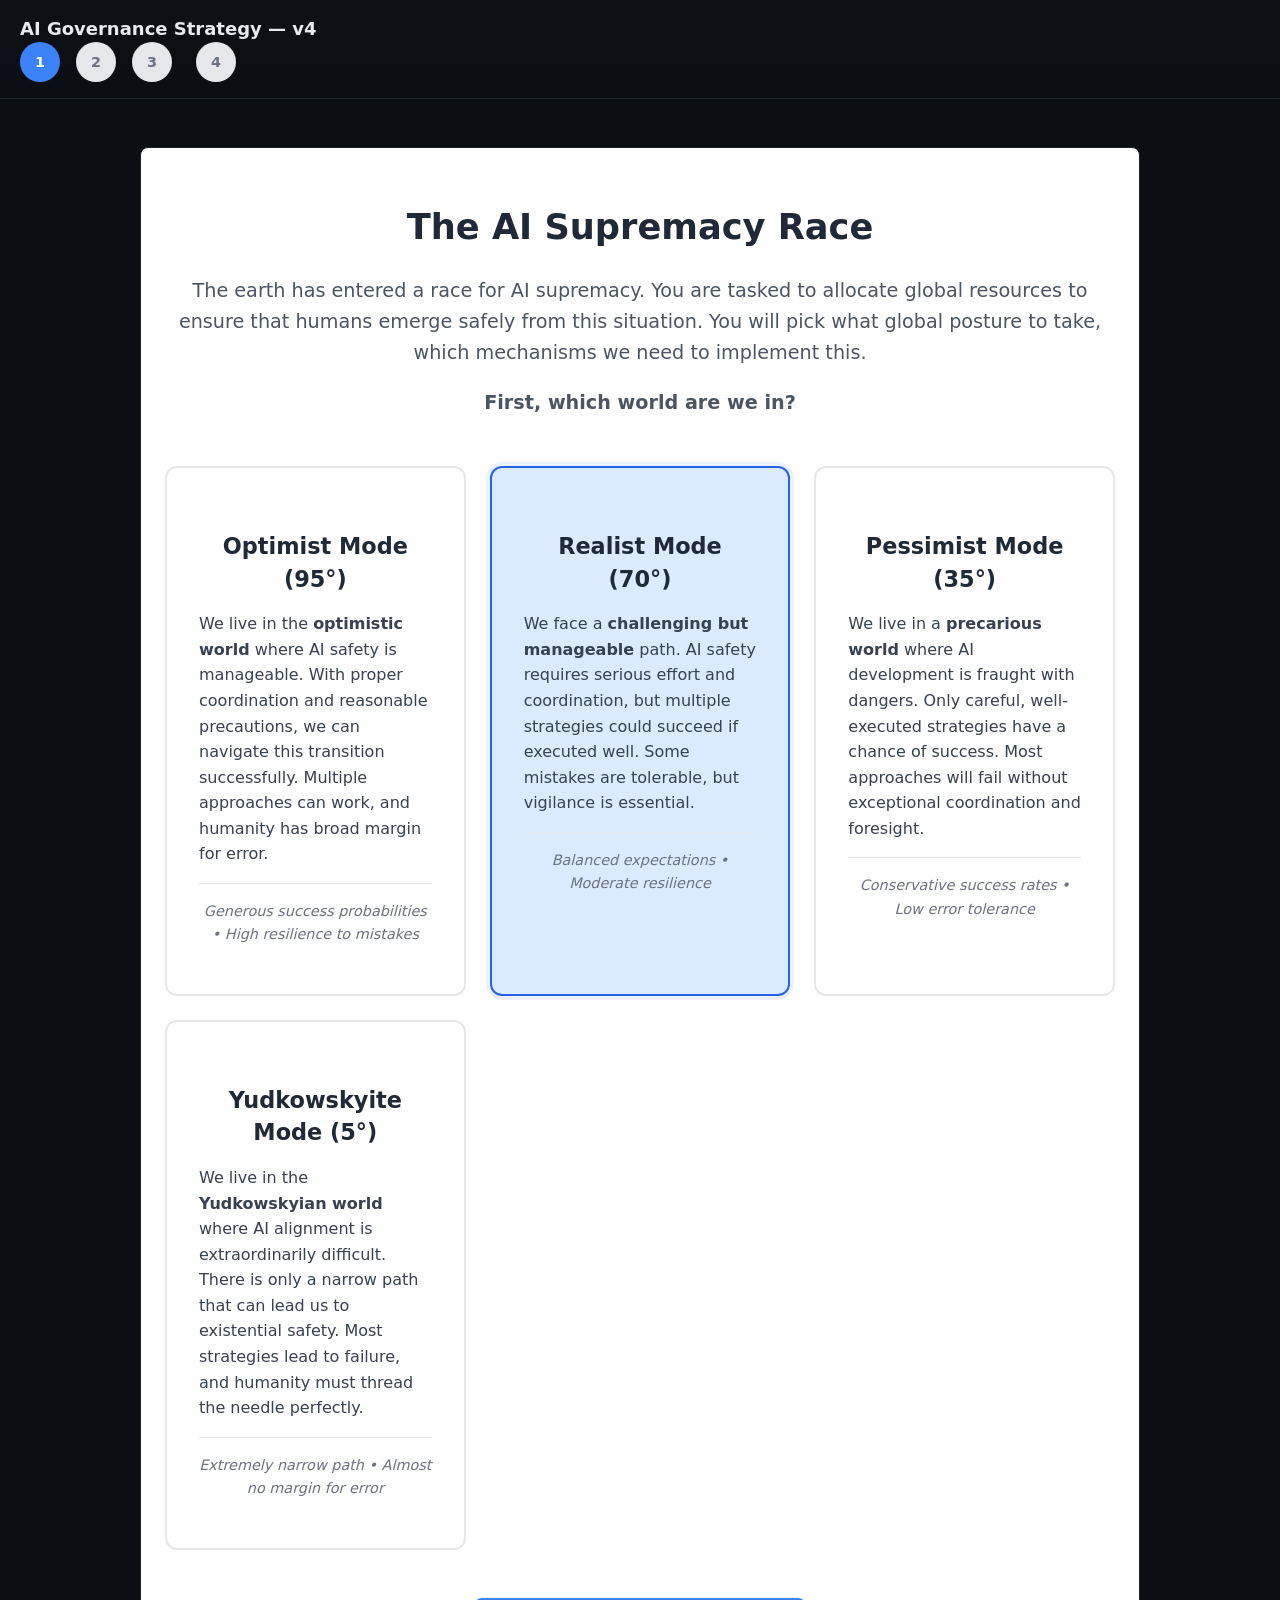
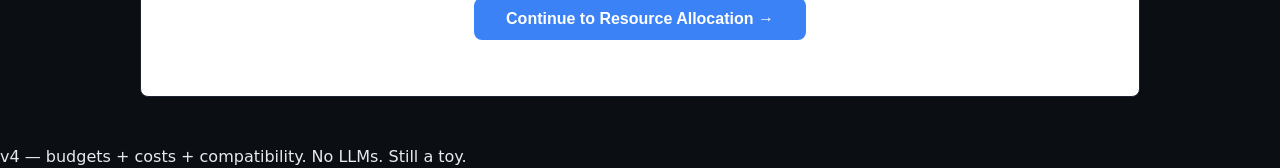
==== index.html @ e37d529f "Fix JavaScript syntax error and function scope - make initializeLists global and accessible" ====
<!doctype html>
<html lang="en">
<head>
  <meta charset="utf-8">
  <meta name="viewport" content="width=device-width, initial-scale=1">
  <title>AI Governance Strategy — v4</title>
  <link rel="stylesheet" href="src/styles.css?v=3">
</head>
<body>
<header>
  <div class="brand">
    <h1>AI Governance Strategy — v4</h1>
    <div id="phase-indicator">
      <span class="phase-step active" data-phase="1">1</span>
      <span class="phase-step" data-phase="2">2</span>
      <span class="phase-step" data-phase="3">3</span>
      <span class="phase-step" data-phase="4">4</span>
    </div>
  </div>
</header>

<!-- PHASE 1: Difficulty Selection with Integrated Narratives -->
<main id="phase1" class="phase active">
  <section class="difficulty-selection-main card">
    <div class="intro-text">
      <h2>The AI Supremacy Race</h2>
      <p>The earth has entered a race for AI supremacy. You are tasked to allocate global resources to ensure that humans emerge safely from this situation. You will pick what global posture to take, which mechanisms we need to implement this.</p>
      <p><strong>First, which world are we in?</strong></p>
    </div>
    
    <div class="difficulty-grid">
      <label class="difficulty-option">
        <input type="radio" name="difficultyLevel" value="optimist">
        <div class="difficulty-card">
          <h4>Optimist Mode (95°)</h4>
          <div class="difficulty-narrative">
            <p>We live in the <strong>optimistic world</strong> where AI safety is manageable. With proper coordination and reasonable precautions, we can navigate this transition successfully. Multiple approaches can work, and humanity has broad margin for error.</p>
            <p class="difficulty-desc">Generous success probabilities • High resilience to mistakes</p>
          </div>
        </div>
      </label>
      
      <label class="difficulty-option">
        <input type="radio" name="difficultyLevel" value="realist" checked>
        <div class="difficulty-card">
          <h4>Realist Mode (70°)</h4>
          <div class="difficulty-narrative">
            <p>We face a <strong>challenging but manageable</strong> path. AI safety requires serious effort and coordination, but multiple strategies could succeed if executed well. Some mistakes are tolerable, but vigilance is essential.</p>
            <p class="difficulty-desc">Balanced expectations • Moderate resilience</p>
          </div>
        </div>
      </label>
      
      <label class="difficulty-option">
        <input type="radio" name="difficultyLevel" value="pessimist">
        <div class="difficulty-card">
          <h4>Pessimist Mode (35°)</h4>
          <div class="difficulty-narrative">
            <p>We live in a <strong>precarious world</strong> where AI development is fraught with dangers. Only careful, well-executed strategies have a chance of success. Most approaches will fail without exceptional coordination and foresight.</p>
            <p class="difficulty-desc">Conservative success rates • Low error tolerance</p>
          </div>
        </div>
      </label>
      
      <label class="difficulty-option">
        <input type="radio" name="difficultyLevel" value="yudkowskyite">
        <div class="difficulty-card">
          <h4>Yudkowskyite Mode (5°)</h4>
          <div class="difficulty-narrative">
            <p>We live in the <strong>Yudkowskyian world</strong> where AI alignment is extraordinarily difficult. There is only a narrow path that can lead us to existential safety. Most strategies lead to failure, and humanity must thread the needle perfectly.</p>
            <p class="difficulty-desc">Extremely narrow path • Almost no margin for error</p>
          </div>
        </div>
      </label>
    </div>
    
    <div class="phase-actions">
      <button id="proceedToPhase2" class="primary-btn">Continue to Resource Allocation →</button>
    </div>
  </section>
</main>

<!-- PHASE 2: Resource Allocation with Narrative -->
<main id="phase2" class="phase">
  <section class="resource-narrative card">
    <h2>Mobilizing Global Resources</h2>
    <div class="narrative-content">
      <p>The stakes couldn't be higher. World leaders have acknowledged the existential importance of getting AI governance right, but the political reality is complex.</p>
      
      <p>Your governments have rallied together, but the level of commitment varies dramatically based on public awareness, political will, and competing priorities like climate change, economic inequality, and geopolitical tensions.</p>
      
      <p><strong>How much support have you secured for this critical mission?</strong></p>
    </div>
    
    <div class="resource-options">
      <label class="resource-option">
        <input type="radio" name="mode" value="easy">
        <div class="resource-card">
          <h4>High Commitment Scenario</h4>
          <div class="resource-details">
            <p><strong>$400B Budget • 40 Political Capital</strong></p>
            <p>Major powers have recognized AI as the defining challenge of our time. Unprecedented international cooperation has emerged, similar to wartime mobilization. Public support is strong across democracies.</p>
          </div>
        </div>
      </label>
      
      <label class="resource-option">
        <input type="radio" name="mode" value="medium" checked>
        <div class="resource-card">
          <h4>Moderate Commitment Scenario</h4>
          <div class="resource-details">
            <p><strong>$240B Budget • 24 Political Capital</strong></p>
            <p>Some countries are taking AI governance seriously, but progress is hampered by competing priorities and disagreements. International cooperation exists but is fragmented and inconsistent.</p>
          </div>
        </div>
      </label>
      
      <label class="resource-option">
        <input type="radio" name="mode" value="hard">
        <div class="resource-card">
          <h4>Low Commitment Scenario</h4>
          <div class="resource-details">
            <p><strong>$160B Budget • 16 Political Capital</strong></p>
            <p>Most governments are distracted by short-term crises. AI safety is viewed as a luxury or future problem. You must work within severe constraints and limited international cooperation.</p>
          </div>
        </div>
      </label>
    </div>
    
    <div class="current-allocation">
      <div class="budget-display">
        <span>Available Budget: <b>$<span id="moneyLeft">240</span>B</b></span>
        <span>Political Capital: <b><span id="pcLeft">24</span> PC</b></span>
      </div>
    </div>
    
    <div class="phase-actions">
      <button id="proceedToPhase3" class="primary-btn">Continue to Strategy Selection →</button>
    </div>
  </section>
</main>

<!-- PHASE 3: Strategy & Governance Selection (Original Game) -->
<main id="phase3" class="phase">
  <section class="intro card">
    <p><b>Strategic Implementation:</b> Now comes the critical phase. You have your budget and political capital. Pick <i>one</i> strategic posture (free), then purchase institutions, laws, and technical controls within your constraints. Some choices require others; some complement or clash. When ready, <b>Lock In</b>, then roll the outcome.</p>
    
    <div class="search-container">
      <input type="text" id="searchInput" class="search-input" placeholder="Search governance options..." aria-label="Search governance options">
    </div>
  </section>

  <section class="palette">
    <div class="col">
      <h2>1) Strategic postures (pick one)</h2>
      <div id="postures" class="list"></div>
    </div>
    <div class="col">
      <h2>2) Institutional architectures</h2>
      <div id="institutions" class="list"></div>
    </div>
    <div class="col">
      <h2>3) Regulatory / legal mechanisms</h2>
      <div id="mechanisms" class="list"></div>
    </div>
    <div class="col">
      <h2>4) Technical & infrastructural controls</h2>
      <div id="controls" class="list"></div>
    </div>
  </section>

  <section class="build">
    <h2>Your build</h2>
    <div class="grid">
      <div>
        <h3>Posture</h3>
        <div id="picked-posture" class="picked"></div>
      </div>
      <div>
        <h3>Institutions</h3>
        <div id="picked-institutions" class="picked"></div>
      </div>
      <div>
        <h3>Laws & regulatory</h3>
        <div id="picked-mechanisms" class="picked"></div>
      </div>
      <div>
        <h3>Technical controls</h3>
        <div id="picked-controls" class="picked"></div>
      </div>
    </div>

    <div class="actions actions-topline">
      <span class="hint">Select within budget. Requirements & synergies apply.</span>
    </div>
    <div class="actions">
      <button id="lockBtn">Confirm Selection</button>
      <button id="resetBtn">Reset</button>
    </div>
    <div class="actions">
      <button id="rollBtn" disabled>Roll outcome</button>
    </div>
    
    <div class="phase-actions">
      <button id="proceedToPhase4" class="primary-btn" style="display: none;">View Final Results →</button>
    </div>
  </section>
</main>

<!-- PHASE 4: Final Results -->
<main id="phase4" class="phase">
  <section class="final-results card">
    <h2>Mission Outcome</h2>
    
    <div class="results-layout">
      <div class="results-visual">
        <div class="results-image-placeholder">
          <svg width="400" height="300" viewBox="0 0 400 300" style="background: #f3f4f6; border: 2px dashed #d1d5db; border-radius: 8px;">
            <rect width="400" height="300" fill="#f9fafb"/>
            <circle cx="200" cy="100" r="30" fill="#e5e7eb"/>
            <rect x="160" y="140" width="80" height="60" rx="4" fill="#e5e7eb"/>
            <text x="200" y="220" text-anchor="middle" fill="#6b7280" font-family="Arial, sans-serif" font-size="14">Outcome Visualization</text>
            <text x="200" y="240" text-anchor="middle" fill="#9ca3af" font-family="Arial, sans-serif" font-size="12">[Image Placeholder]</text>
            <text x="200" y="260" text-anchor="middle" fill="#9ca3af" font-family="Arial, sans-serif" font-size="10">400×300 Image</text>
          </svg>
        </div>
      </div>
      
      <div class="results-content">
        <div id="finalResultCard" class="result-summary">
          <h3>Your Strategy's Impact</h3>
          <div id="finalResultContent">
            <p>Complete your strategy selection and roll the outcome to see your results here.</p>
          </div>
        </div>
        
        <div id="finalMcCard" class="mc-results hidden">
          <h3>Statistical Analysis</h3>
          <canvas id="finalMcChart" width="400" height="200"></canvas>
          <p id="finalMcSummary" class="small"></p>
        </div>
        
        <div class="strategy-summary">
          <h4>Your Selected Strategy</h4>
          <div id="strategySummary">
            <div class="summary-section">
              <strong>Difficulty:</strong> <span id="selectedDifficulty">-</span>
            </div>
            <div class="summary-section">  
              <strong>Resources:</strong> <span id="selectedResources">-</span>
            </div>
            <div class="summary-section">
              <strong>Posture:</strong> <span id="selectedPosture">-</span>
            </div>
            <div class="summary-section">
              <strong>Total Investment:</strong> $<span id="totalSpent">0</span>B, <span id="totalPcSpent">0</span> PC
            </div>
          </div>
        </div>
      </div>
    </div>
    
    <div class="phase-actions">
      <button id="playAgainBtn" class="primary-btn">Play Again</button>
      <button id="exportFinalBtn" class="secondary-btn">Export Results</button>
    </div>
  </section>
</main>

<!-- Legacy elements for compatibility -->
<div class="results" style="display: none;">
  <div id="resultCard" class="card muted">
    <h3>Outcome</h3>
    <p>Choose, Lock In, then roll. Temperature and coherence matter; low temperatures make failure commonplace.</p>
  </div>
  <div id="mcCard" class="card hidden">
    <h3>Monte Carlo</h3>
    <canvas id="mcChart" width="640" height="220"></canvas>
    <p id="mcSummary" class="small"></p>
  </div>
</div>

<div id="tooltip" class="tooltip" role="tooltip"></div>

<!-- Legacy temp display for compatibility -->
<div id="temp-display" style="display: none;">
  <span id="tempVal">0.50</span>
  <select id="difficultyMode">
    <option value="optimist">Optimist (95°)</option>
    <option value="realist" selected>Realist (70°)</option>
    <option value="pessimist">Pessimist (35°)</option>
    <option value="yudkowskyite">Yudkowskyite (5°)</option>
  </select>
</div>

<footer>
  <span>v4 — budgets + costs + compatibility. No LLMs. Still a toy.</span>
</footer>

<script src="src/app.js?v=10"></script>
<script>
// Phase Management System
let currentPhase = 1;
let gameState = {
  difficulty: 'realist',
  resources: 'medium',
  posture: null,
  totalSpent: 0,
  totalPcSpent: 0
};

// Phase navigation functions
function showPhase(phaseNumber) {
  // Hide all phases
  document.querySelectorAll('.phase').forEach(phase => {
    phase.classList.remove('active');
  });
  
  // Show target phase
  document.getElementById(`phase${phaseNumber}`).classList.add('active');
  
  // Update phase indicator
  document.querySelectorAll('.phase-step').forEach((step, index) => {
    step.classList.toggle('active', index + 1 <= phaseNumber);
    step.classList.toggle('completed', index + 1 < phaseNumber);
  });
  
  currentPhase = phaseNumber;
  
  // Initialize lists when showing phase 3 (strategy selection)
  if (phaseNumber === 3) {
    // Make sure lists are populated
    setTimeout(() => {
      initializeLists();
      console.log('Phase 3 activated - lists should be populated now');
    }, 100);
  }
  
  // Update game state display in Phase 4
  if (phaseNumber === 4) {
    updateFinalResults();
  }
}

// Phase 1 logic
function initPhase1() {
  const difficultyInputs = document.querySelectorAll('input[name="difficultyLevel"]');
  const proceedBtn = document.getElementById('proceedToPhase2');
  
  difficultyInputs.forEach(input => {
    input.addEventListener('change', () => {
      gameState.difficulty = input.value;
      // Update the legacy difficulty mode selector for compatibility
      const difficultyMode = document.getElementById('difficultyMode');
      if (difficultyMode) {
        difficultyMode.value = input.value;
        difficultyMode.dispatchEvent(new Event('change'));
      }
    });
  });
  
  proceedBtn.addEventListener('click', () => {
    showPhase(2);
  });
}

// Phase 2 logic  
function initPhase2() {
  const resourceInputs = document.querySelectorAll('input[name="mode"]');
  const proceedBtn = document.getElementById('proceedToPhase3');
  const moneyDisplay = document.getElementById('moneyLeft');
  const pcDisplay = document.getElementById('pcLeft');
  
  function updateResourceDisplay() {
    const selected = document.querySelector('input[name="mode"]:checked');
    if (selected) {
      gameState.resources = selected.value;
      let money, pc;
      switch(selected.value) {
        case 'easy': money = 400; pc = 40; break;
        case 'medium': money = 240; pc = 24; break;
        case 'hard': money = 160; pc = 16; break;
      }
      moneyDisplay.textContent = money;
      pcDisplay.textContent = pc;
    }
  }
  
  resourceInputs.forEach(input => {
    input.addEventListener('change', updateResourceDisplay);
  });
  
  proceedBtn.addEventListener('click', () => {
    showPhase(3);
  });
  
  // Initial update
  updateResourceDisplay();
}

// Phase 3 logic
function initPhase3() {
  const proceedBtn = document.getElementById('proceedToPhase4');
  
  // Show results button after rolling
  const rollBtn = document.getElementById('rollBtn');
  
  rollBtn.addEventListener('click', () => {
    setTimeout(() => {
      proceedBtn.style.display = 'inline-block';
    }, 1000);
  });
  
  proceedBtn.addEventListener('click', () => {
    showPhase(4);
  });
}

// Phase 4 logic
function initPhase4() {
  const playAgainBtn = document.getElementById('playAgainBtn');
  const exportBtn = document.getElementById('exportFinalBtn');
  
  playAgainBtn.addEventListener('click', () => {
    // Reset game state
    gameState = {
      difficulty: 'realist',
      resources: 'medium', 
      posture: null,
      totalSpent: 0,
      totalPcSpent: 0
    };
    
    // Reset form selections
    document.querySelector('input[name="difficultyLevel"][value="realist"]').checked = true;
    document.querySelector('input[name="mode"][value="medium"]').checked = true;
    
    // Go back to phase 1
    showPhase(1);
  });
  
  exportBtn.addEventListener('click', () => {
    // Use existing export functionality
    const exportBtnOriginal = document.getElementById('exportBtn');
    if (exportBtnOriginal) {
      exportBtnOriginal.click();
    }
  });
}

// Updated Phase 4 functions with image integration
function updateFinalResults() {
  // Update difficulty display
  const difficultyNames = {
    optimist: 'Optimist Mode (95°)',
    realist: 'Realist Mode (70°)', 
    pessimist: 'Pessimist Mode (35°)',
    yudkowskyite: 'Yudkowskyite Mode (5°)'
  };
  document.getElementById('selectedDifficulty').textContent = difficultyNames[gameState.difficulty];
  
  // Update resources display
  const resourceNames = {
    easy: 'High Commitment ($400B, 40 PC)',
    medium: 'Moderate Commitment ($240B, 24 PC)',
    hard: 'Low Commitment ($160B, 16 PC)'
  };
  document.getElementById('selectedResources').textContent = resourceNames[gameState.resources];
  
  // Copy results from main game and update outcome image
  const resultCard = document.getElementById('resultCard');
  const finalResultContent = document.getElementById('finalResultContent');
  const imageContainer = document.querySelector('.results-image-placeholder');
  
  if (resultCard && !resultCard.classList.contains('muted')) {
    finalResultContent.innerHTML = resultCard.innerHTML;
    
    // Extract outcome category from the result to determine image
    const badgeSpan = resultCard.querySelector('.badge');
    if (badgeSpan) {
      const category = badgeSpan.textContent.trim();
      updateOutcomeImage(category, imageContainer);
    }
  }
  
  // Copy Monte Carlo results if available
  const mcCard = document.getElementById('mcCard');
  const finalMcCard = document.getElementById('finalMcCard');
  if (mcCard && !mcCard.classList.contains('hidden')) {
    finalMcCard.classList.remove('hidden');
    const finalMcChart = document.getElementById('finalMcChart');
    const originalChart = document.getElementById('mcChart');
    const finalSummary = document.getElementById('finalMcSummary');
    const originalSummary = document.getElementById('mcSummary');
    
    // Copy canvas content
    if (originalChart && finalMcChart) {
      const ctx = finalMcChart.getContext('2d');
      ctx.drawImage(originalChart, 0, 0, finalMcChart.width, finalMcChart.height);
    }
    
    // Copy summary
    if (originalSummary && finalSummary) {
      finalSummary.innerHTML = originalSummary.innerHTML;
    }
  }
}

function updateOutcomeImage(category, container) {
  // Map outcome categories to image files
  const imageMap = {
    'Spectacular success': 'spectacular_success.jpg',
    'Mild success': 'mild_success.jpg', 
    'Mild failure': 'mild_failure.jpg',
    'Spectacular failure': 'spectacular_failure.jpg'
  };
  
  const imagePath = imageMap[category];
  if (imagePath && container) {
    // Replace the SVG placeholder with the actual image
    container.innerHTML = `
      <img src="${imagePath}" 
           alt="${category} outcome" 
           style="width: 100%; height: auto; border-radius: 8px; box-shadow: 0 4px 12px rgba(0,0,0,0.15);"
           onerror="this.style.display='none'; this.nextElementSibling.style.display='block';">
      <div style="display: none; text-align: center; color: #6b7280; font-style: italic; padding: 2rem;">
        <h4>${category}</h4>
        <p>Image: ${imagePath}</p>
        <small>Image failed to load</small>
      </div>
    `;
  }
}

// Initialize phases when DOM is loaded
document.addEventListener('DOMContentLoaded', () => {
  initPhase1();
  initPhase2(); 
  initPhase3();
  initPhase4();
  
  // Start with phase 1
  showPhase(1);
});
</script>
</body>
</html>
---- src/styles.css ----
/* v4: budgets, clean layout, tooltips */
:root{
  --bg:#0b0e13; --panel:#111622; --ink:#e6e9ef; --muted:#98a2b3;
  --accent:#8bb3ff; --outline:#1c2434; --soft:#0f1420;
  --posture:#f8c6c6; --inst:#ffe1b3; --mech:#cfe0f6; --ctrl:#d7edcf;
  --ink-dark:#0a1220;
  --success:#21c17a; --warn:#ffcf66; --fail:#ff7b76;
  --disabled:#202633;
}
*{box-sizing:border-box}
html,body{height:100%}
body{margin:0;background:var(--bg);color:var(--ink);font:16px/1.45 system-ui,Segoe UI,Roboto,Helvetica,Arial}
header{display:flex;justify-content:space-between;align-items:center;padding:16px 20px;border-bottom:1px solid var(--outline);background:linear-gradient(180deg,#0d1117,#0b0e13)}
.brand h1{margin:0;font-size:18px;font-weight:700}
.brand .sub{margin:2px 0 0;color:var(--muted);font-size:13px}
.temp{display:flex;gap:10px;align-items:center;color:var(--muted)}
.temp input{accent-color:var(--accent)}
.temp select{background:var(--soft);border:1px solid var(--outline);color:var(--ink);padding:4px 8px;border-radius:6px;font-size:14px}
.temp span{color:var(--ink);min-width:48px;display:inline-block;text-align:right}

main{max-width:1200px;margin:0 auto;padding:16px}
.card{background:var(--panel);border:1px solid var(--outline);border-radius:14px;padding:12px}
.intro .modebar{display:flex;justify-content:space-between;align-items:center;gap:8px;margin-top:6px}
.modes label{margin-right:12px;color:var(--muted)}
.budget{display:flex;gap:16px}

.palette{display:grid;grid-template-columns:repeat(4,1fr);gap:12px;margin:16px 0}
.col{background:var(--panel);border:1px solid var(--outline);border-radius:14px;padding:12px;min-height:240px}
.col h2{margin:0 0 8px;font-size:16px}
.list{display:flex;flex-wrap:wrap;gap:8px}
.item{display:flex;align-items:center;gap:6px;border:1px solid var(--outline);background:var(--soft);border-radius:999px;padding:6px 10px;position:relative;opacity:1; transition: .1s opacity ease}
.item input{margin:0}
.item[data-layer="postures"]{background:var(--posture); color: #1a1a1a;}
.item[data-layer="institutions"]{background:var(--inst); color: #1a1a1a;}
.item[data-layer="mechanisms"]{background:var(--mech); color: #1a1a1a;}
.item[data-layer="controls"]{background:var(--ctrl); color: #1a1a1a;}
.item.disabled{opacity:.45; filter:grayscale(.2)}

.build .grid{display:grid;grid-template-columns:repeat(4,1fr);gap:12px}
.build h2{margin:0 0 8px}
.build h3{margin:0 0 6px;font-weight:600;color:var(--muted)}
.picked{min-height:60px;background:var(--panel);border:1px dashed var(--outline);border-radius:10px;padding:8px;display:flex;flex-wrap:wrap;gap:6px}
.tag{padding:6px 10px;border-radius:999px;border:1px solid var(--outline);background:#0f1420cc;position:relative}
.tag.posture{background:var(--posture); color: #1a1a1a;}
.tag.institution{background:var(--inst); color: #1a1a1a;}
.tag.mechanism{background:var(--mech); color: #1a1a1a;}
.tag.control{background:var(--ctrl); color: #1a1a1a;}

.actions{display:flex;align-items:center;gap:10px;margin-top:10px}
.actions-topline{justify-content:space-between}
button{background:#0f1420;border:1px solid var(--outline);color:var(--ink);padding:10px 14px;border-radius:10px;cursor:pointer}
button:hover{border-color:#2a3347}
button:disabled{opacity:0.5;cursor:not-allowed}

.results{display:grid;grid-template-columns:1fr;gap:12px;margin-top:16px}
.card.muted{color:var(--muted)}
.hidden{display:none}
.badge{display:inline-block;padding:4px 10px;border-radius:999px;font-weight:700}
.badge.success{background:var(--success);color:#102218}
.badge.mildsuccess{background:#78d39f;color:#0c1b13}
.badge.mildfail{background:#ffb37b;color:#24150c}
.badge.fail{background:var(--fail);color:#2a0a0a}
.meta{color:var(--muted);font-size:13px}

.tooltip{
  position: fixed; pointer-events: none;
  background: #0f1420; color: #e6e9ef;
  border: 1px solid #2a3347; border-radius: 8px;
  padding: 12px 14px; font-size: 13px; max-width: 400px; max-height: 500px;
  box-shadow: 0 8px 20px rgba(0,0,0,0.35);
  opacity: 0; transform: translateY(4px);
  transition: opacity .12s ease, transform .12s ease;
  z-index: 1000;
  overflow-y: auto;
  line-height: 1.4;
}
.tooltip.show{ opacity: 1; transform: translateY(0); }
.tooltip a { color: var(--accent); text-decoration: none; }
.tooltip a:hover { text-decoration: underline; }

/* Accessibility enhancements */
.item:focus-within { outline: 2px solid var(--accent); outline-offset: 2px; }
.item input:focus { outline: none; }
button:focus { outline: 2px solid var(--accent); outline-offset: 2px; }

/* Additional UI improvements */
.help-icon {
  display: inline-block;
  width: 16px; height: 16px;
  background: var(--muted);
  border-radius: 50%;
  text-align: center;
  font-size: 12px;
  line-height: 16px;
  margin-left: 6px;
  cursor: help;
}

/* Phase 4 Purple on Black Theme */
#phase4 {
  background: #1a0d2e;
  color: #e0c4ff;
}

#phase4 .card {
  background: #2d1b4e;
  border: 1px solid #4a2d6b;
}

#phase4 h2, #phase4 h3, #phase4 h4 {
  color: #c4a3ff;
}

#phase4 .strategy-summary {
  background: #241442;
  border: 1px solid #4a2d6b;
  border-radius: 10px;
  padding: 16px;
  margin-top: 20px;
}

#phase4 .primary-btn {
  background: #6b46c1;
  border: 1px solid #8b5cf6;
  color: white;
}

#phase4 .primary-btn:hover {
  background: #7c3aed;
  border-color: #a78bfa;
}

#phase4 .secondary-btn {
  background: #4c1d95;
  border: 1px solid #6b46c1;
  color: #e0c4ff;
}

#phase4 .secondary-btn:hover {
  background: #5b21b6;
  border-color: #7c3aed;
}

.search-container {
  margin: 12px 0;
  position: relative;
}

.search-input {
  width: 100%;
  padding: 8px 12px;
  background: var(--soft);
  border: 1px solid var(--outline);
  border-radius: 8px;
  color: var(--ink);
  font-size: 14px;
}

.search-input:focus {
  outline: 2px solid var(--accent);
  outline-offset: -1px;
}

.impact-rating {
  font-weight: 600;
  color: var(--accent);
}

/* Progress indicators */
.progress-bar {
  height: 4px;
  background: var(--outline);
  border-radius: 2px;
  overflow: hidden;
  margin: 8px 0;
}

.progress-fill {
  height: 100%;
  background: var(--accent);
  transition: width 0.3s ease;
}

@media (max-width: 980px){
  .palette, .build .grid{grid-template-columns:1fr 1fr}
  .tooltip { max-width: 280px; }
}

@media (max-width: 640px){
  .palette, .build .grid{grid-template-columns:1fr}
  header{flex-direction:column;gap:8px;align-items:flex-start}
  .tooltip { max-width: 250px; font-size: 12px; }
}

/* High contrast mode support */
@media (prefers-contrast: high) {
  :root {
    --bg: #000000;
    --panel: #1a1a1a;
    --ink: #ffffff;
    --outline: #666666;
  }
}
/* Phase System Styles */
.phase {
  display: none;
}

.phase.active {
  display: block;
}

#phase-indicator {
  display: flex;
  gap: 1rem;
  align-items: center;
}

.phase-step {
  width: 2.5rem;
  height: 2.5rem;
  border-radius: 50%;
  background: #e5e7eb;
  color: #6b7280;
  display: flex;
  align-items: center;
  justify-content: center;
  font-weight: bold;
  font-size: 0.9rem;
  transition: all 0.3s ease;
}

.phase-step.active {
  background: #3b82f6;
  color: white;
}

.phase-step.completed {
  background: #10b981;
  color: white;
}

/* Phase 1: Narrative Styles */
.narrative-intro {
  max-width: 800px;
  margin: 2rem auto;
}

.narrative-text h2 {
  color: #1f2937;
  margin-bottom: 1.5rem;
  font-size: 1.8rem;
}

.narrative-text p {
  font-size: 1.1rem;
  line-height: 1.6;
  margin-bottom: 1.5rem;
  color: #374151;
}

.world-choice {
  margin: 2rem 0;
}

.world-choice h3 {
  color: #1f2937;
  margin-bottom: 1rem;
  font-size: 1.3rem;
}

.world-options {
  display: grid;
  gap: 1rem;
  margin-bottom: 2rem;
}

.world-option {
  cursor: pointer;
}

.world-option input[type="radio"] {
  display: none;
}

.world-card {
  border: 2px solid #e5e7eb;
  border-radius: 0.5rem;
  padding: 1.5rem;
  background: #f9fafb;
  transition: all 0.3s ease;
}

.world-option:hover .world-card {
  border-color: #3b82f6;
  background: #eff6ff;
}

.world-option input[type="radio"]:checked + .world-card {
  border-color: #3b82f6;
  background: #dbeafe;
  box-shadow: 0 0 0 3px rgba(59, 130, 246, 0.1);
}

.world-card h4 {
  color: #1f2937;
  margin-bottom: 0.5rem;
  font-size: 1.2rem;
}

.world-card p {
  color: #6b7280;
  margin: 0;
  font-size: 0.95rem;
  line-height: 1.5;
}

/* Difficulty Selection Styles */
.difficulty-selection {
  max-width: 800px;
  margin: 2rem auto;
}

.difficulty-options {
  display: grid;
  grid-template-columns: repeat(auto-fit, minmax(200px, 1fr));
  gap: 1rem;
  margin-bottom: 2rem;
}

.difficulty-option {
  cursor: pointer;
}

.difficulty-option input[type="radio"] {
  display: none;
}

.difficulty-card {
  border: 2px solid #e5e7eb;
  border-radius: 0.5rem;
  padding: 1.25rem;
  background: #f9fafb;
  transition: all 0.3s ease;
  text-align: center;
}

.difficulty-option:hover .difficulty-card {
  border-color: #f59e0b;
  background: #fef3c7;
}

.difficulty-option input[type="radio"]:checked + .difficulty-card {
  border-color: #f59e0b;
  background: #fde68a;
  box-shadow: 0 0 0 3px rgba(245, 158, 11, 0.1);
}

.difficulty-card h4 {
  color: #1f2937;
  margin-bottom: 0.5rem;
  font-size: 1.1rem;
}

.difficulty-card p {
  color: #6b7280;
  margin: 0;
  font-size: 0.9rem;
}

/* Phase 2: Resource Allocation Styles */
.resource-intro {
  max-width: 800px;
  margin: 2rem auto;
}

.resource-intro h2 {
  color: #1f2937;
  margin-bottom: 1rem;
  font-size: 1.8rem;
}

/* Action Buttons */
.phase-actions {
  text-align: center;
  margin: 2rem 0;
}

.primary-btn {
  background: #3b82f6;
  color: white;
  border: none;
  padding: 0.75rem 2rem;
  border-radius: 0.5rem;
  font-size: 1rem;
  font-weight: 600;
  cursor: pointer;
  transition: all 0.3s ease;
}

.primary-btn:hover:not(:disabled) {
  background: #2563eb;
  transform: translateY(-1px);
}

.primary-btn:disabled {
  background: #9ca3af;
  cursor: not-allowed;
  transform: none;
}

/* Responsive Design */
@media (max-width: 768px) {
  .world-options,
  .difficulty-options {
    grid-template-columns: 1fr;
  }
  
  #phase-indicator {
    justify-content: center;
  }
  
  .phase-step {
    width: 2rem;
    height: 2rem;
    font-size: 0.8rem;
  }
}

/* Legacy compatibility - ensure existing styles work */
.card {
  background: white;
  border-radius: 0.5rem;
  padding: 1.5rem;
  box-shadow: 0 1px 3px rgba(0, 0, 0, 0.1);
  margin-bottom: 1.5rem;
}

.modebar {
  display: flex;
  flex-wrap: wrap;
  gap: 1rem;
  align-items: center;
  justify-content: space-between;
  margin: 1rem 0;
}

.modes {
  display: flex;
  gap: 1rem;
  flex-wrap: wrap;
}

.budget {
  display: flex;
  gap: 1rem;
  font-weight: 600;
}/* Updated Phase System Styles */

/* Phase 1: Single section with 4 difficulty boxes */
.difficulty-selection-main {
  max-width: 1000px;
  margin: 2rem auto;
}

.intro-text {
  text-align: center;
  margin-bottom: 3rem;
}

.intro-text h2 {
  color: #1f2937;
  font-size: 2.2rem;
  margin-bottom: 1.5rem;
}

.intro-text p {
  font-size: 1.2rem;
  color: #4b5563;
  line-height: 1.6;
  margin-bottom: 1rem;
}

.difficulty-grid {
  display: grid;
  grid-template-columns: repeat(auto-fit, minmax(300px, 1fr));
  gap: 1.5rem;
  margin-bottom: 3rem;
}

.difficulty-option .difficulty-card {
  border: 2px solid #e5e7eb;
  border-radius: 0.75rem;
  padding: 2rem;
  background: #fefefe;
  transition: all 0.3s ease;
  height: 100%;
  min-height: 200px;
}

.difficulty-option:hover .difficulty-card {
  border-color: #3b82f6;
  background: #f0f9ff;
  transform: translateY(-2px);
  box-shadow: 0 8px 25px rgba(0, 0, 0, 0.1);
}

.difficulty-option input[type="radio"]:checked + .difficulty-card {
  border-color: #2563eb;
  background: #dbeafe;
  box-shadow: 0 0 0 4px rgba(59, 130, 246, 0.1);
}

.difficulty-card h4 {
  color: #1f2937;
  font-size: 1.4rem;
  margin-bottom: 1rem;
  text-align: center;
}

.difficulty-narrative {
  text-align: left;
}

.difficulty-narrative p {
  color: #374151;
  font-size: 1rem;
  line-height: 1.6;
  margin-bottom: 1rem;
}

.difficulty-desc {
  font-size: 0.9rem !important;
  color: #6b7280 !important;
  font-style: italic;
  text-align: center;
  margin-top: 1rem !important;
  border-top: 1px solid #e5e7eb;
  padding-top: 1rem;
}

/* Phase 2: Resource allocation with narrative */
.resource-narrative {
  max-width: 900px;
  margin: 2rem auto;
}

.resource-narrative h2 {
  color: #1f2937;
  font-size: 2rem;
  margin-bottom: 1.5rem;
  text-align: center;
}

.narrative-content {
  margin-bottom: 3rem;
  text-align: center;
}

.narrative-content p {
  font-size: 1.1rem;
  line-height: 1.7;
  color: #4b5563;
  margin-bottom: 1.5rem;
}

.resource-options {
  display: grid;
  grid-template-columns: repeat(auto-fit, minmax(280px, 1fr));
  gap: 1.5rem;
  margin-bottom: 2rem;
}

.resource-option {
  cursor: pointer;
}

.resource-option input[type="radio"] {
  display: none;
}

.resource-card {
  border: 2px solid #e5e7eb;
  border-radius: 0.75rem;
  padding: 1.5rem;
  background: #fefefe;
  transition: all 0.3s ease;
  height: 100%;
}

.resource-option:hover .resource-card {
  border-color: #10b981;
  background: #f0fdf4;
  transform: translateY(-2px);
}

.resource-option input[type="radio"]:checked + .resource-card {
  border-color: #059669;
  background: #d1fae5;
  box-shadow: 0 0 0 4px rgba(16, 185, 129, 0.1);
}

.resource-card h4 {
  color: #1f2937;
  font-size: 1.3rem;
  margin-bottom: 1rem;
  text-align: center;
}

.resource-details p:first-child {
  font-weight: 600;
  color: #059669;
  text-align: center;
  margin-bottom: 1rem;
  font-size: 1.1rem;
}

.resource-details p:last-child {
  color: #374151;
  font-size: 0.95rem;
  line-height: 1.5;
}

.current-allocation {
  background: #f9fafb;
  border: 1px solid #e5e7eb;
  border-radius: 0.5rem;
  padding: 1rem;
  margin: 2rem 0;
}

.budget-display {
  display: flex;
  justify-content: center;
  gap: 2rem;
  font-size: 1.1rem;
}

.budget-display span {
  color: #374151;
}

/* Phase 4: Final results */
.final-results {
  max-width: 1200px;
  margin: 2rem auto;
}

.final-results h2 {
  color: #1f2937;
  font-size: 2.2rem;
  text-align: center;
  margin-bottom: 2rem;
}

.results-layout {
  display: grid;
  grid-template-columns: 400px 1fr;
  gap: 3rem;
  margin-bottom: 3rem;
  align-items: start;
}

.results-visual {
  display: flex;
  justify-content: center;
}

.results-image-placeholder {
  width: 100%;
  max-width: 400px;
}

.results-content {
  display: flex;
  flex-direction: column;
  gap: 2rem;
}

.result-summary, .mc-results {
  background: #f9fafb;
  border: 1px solid #e5e7eb;
  border-radius: 0.75rem;
  padding: 1.5rem;
}

.result-summary h3, .mc-results h3 {
  color: #1f2937;
  margin-bottom: 1rem;
}

.strategy-summary {
  background: #fefefe;
  border: 2px solid #e5e7eb;
  border-radius: 0.75rem;
  padding: 1.5rem;
}

.strategy-summary h4 {
  color: #1f2937;
  margin-bottom: 1rem;
  font-size: 1.2rem;
}

.summary-section {
  display: flex;
  justify-content: space-between;
  align-items: center;
  padding: 0.5rem 0;
  border-bottom: 1px solid #f3f4f6;
}

.summary-section:last-child {
  border-bottom: none;
  font-weight: 600;
  color: #1f2937;
}

.summary-section strong {
  color: #374151;
}

.secondary-btn {
  background: #6b7280;
  color: white;
  border: none;
  padding: 0.75rem 1.5rem;
  border-radius: 0.5rem;
  font-size: 1rem;
  font-weight: 600;
  cursor: pointer;
  transition: all 0.3s ease;
  margin-left: 1rem;
}

.secondary-btn:hover {
  background: #4b5563;
}

/* Responsive updates */
@media (max-width: 768px) {
  .difficulty-grid {
    grid-template-columns: 1fr;
  }
  
  .resource-options {
    grid-template-columns: 1fr;
  }
  
  .results-layout {
    grid-template-columns: 1fr;
    gap: 2rem;
  }
  
  .results-image-placeholder {
    max-width: 300px;
    margin: 0 auto;
  }
  
  .budget-display {
    flex-direction: column;
    gap: 0.5rem;
    text-align: center;
  }
  
  .intro-text h2 {
    font-size: 1.8rem;
  }
  
  .final-results h2 {
    font-size: 1.8rem;
  }
}

/* 4-phase indicator */
#phase-indicator .phase-step:nth-child(4) {
  margin-left: 0.5rem;
}
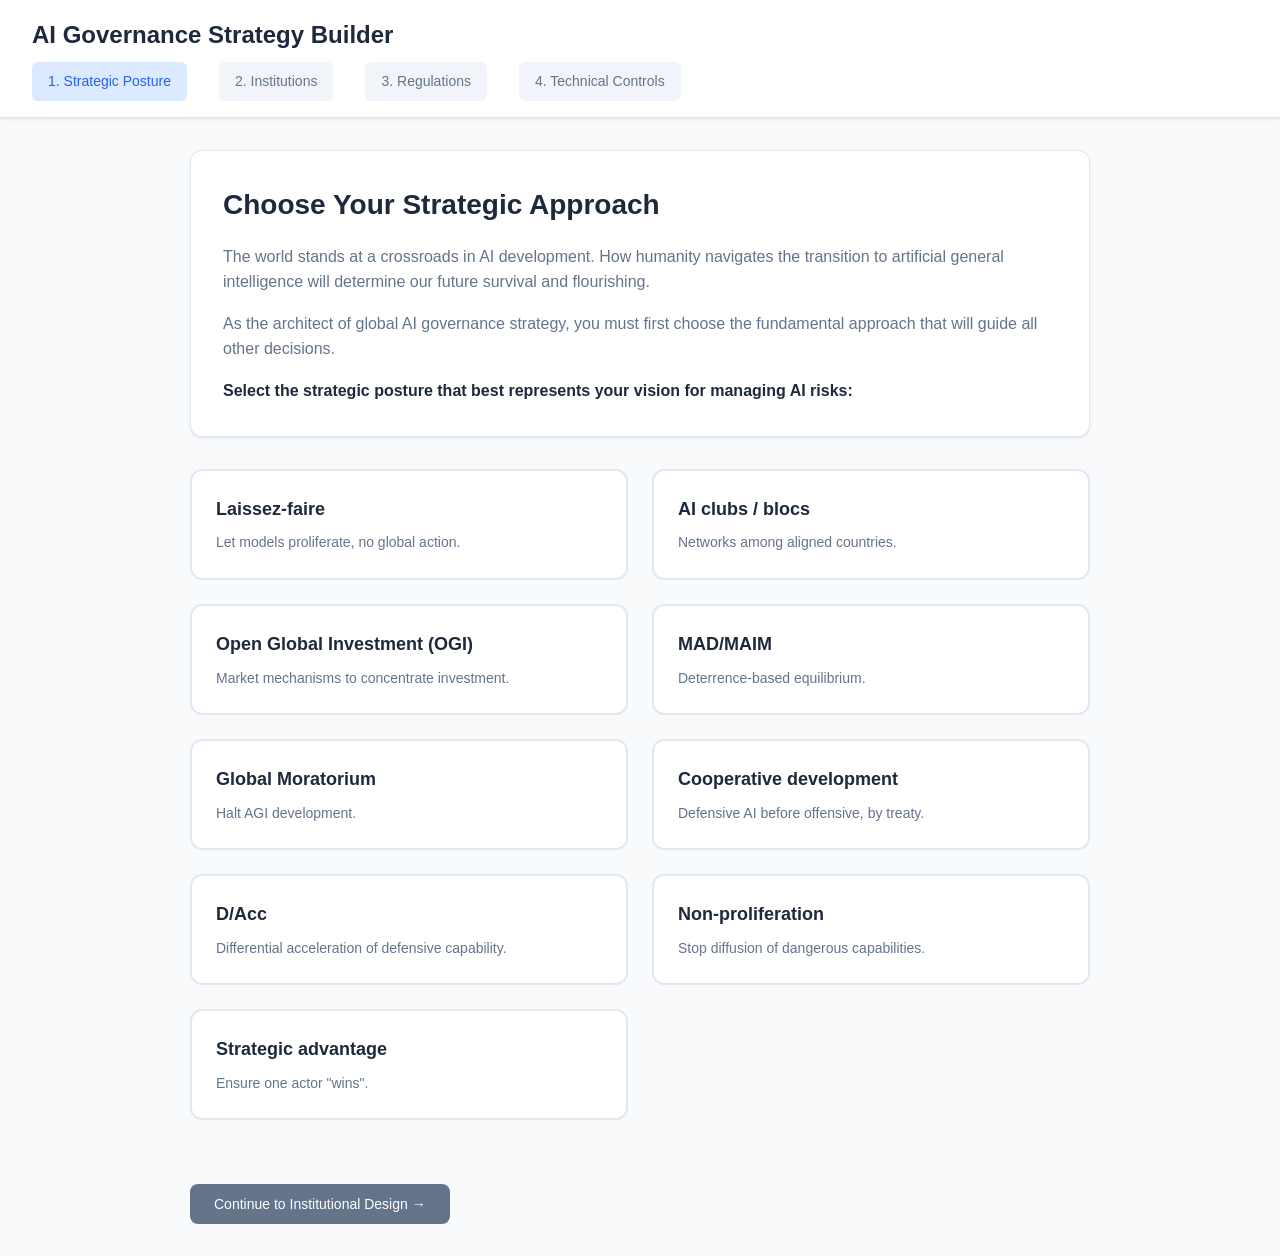
==== commit 5559ba4d: "Complete rewrite: Clean 4-page AI Governance Strategy Builder - Page 1: Strategic Postures (radio bu" ====
--- a/index.html
+++ b/index.html
@@ -3,545 +3,127 @@
 <head>
   <meta charset="utf-8">
   <meta name="viewport" content="width=device-width, initial-scale=1">
-  <title>AI Governance Strategy — v4</title>
-  <link rel="stylesheet" href="src/styles.css?v=3">
+  <title>AI Governance Strategy Builder</title>
+  <link rel="stylesheet" href="src/styles.css?v=4">
 </head>
 <body>
+
 <header>
   <div class="brand">
-    <h1>AI Governance Strategy — v4</h1>
-    <div id="phase-indicator">
-      <span class="phase-step active" data-phase="1">1</span>
-      <span class="phase-step" data-phase="2">2</span>
-      <span class="phase-step" data-phase="3">3</span>
-      <span class="phase-step" data-phase="4">4</span>
+    <h1>AI Governance Strategy Builder</h1>
+    <div class="progress-bar">
+      <div class="progress-step active" data-step="1">1. Strategic Posture</div>
+      <div class="progress-step" data-step="2">2. Institutions</div>
+      <div class="progress-step" data-step="3">3. Regulations</div>
+      <div class="progress-step" data-step="4">4. Technical Controls</div>
     </div>
   </div>
 </header>
 
-<!-- PHASE 1: Difficulty Selection with Integrated Narratives -->
-<main id="phase1" class="phase active">
-  <section class="difficulty-selection-main card">
-    <div class="intro-text">
-      <h2>The AI Supremacy Race</h2>
-      <p>The earth has entered a race for AI supremacy. You are tasked to allocate global resources to ensure that humans emerge safely from this situation. You will pick what global posture to take, which mechanisms we need to implement this.</p>
-      <p><strong>First, which world are we in?</strong></p>
-    </div>
-    
-    <div class="difficulty-grid">
-      <label class="difficulty-option">
-        <input type="radio" name="difficultyLevel" value="optimist">
-        <div class="difficulty-card">
-          <h4>Optimist Mode (95°)</h4>
-          <div class="difficulty-narrative">
-            <p>We live in the <strong>optimistic world</strong> where AI safety is manageable. With proper coordination and reasonable precautions, we can navigate this transition successfully. Multiple approaches can work, and humanity has broad margin for error.</p>
-            <p class="difficulty-desc">Generous success probabilities • High resilience to mistakes</p>
-          </div>
-        </div>
-      </label>
-      
-      <label class="difficulty-option">
-        <input type="radio" name="difficultyLevel" value="realist" checked>
-        <div class="difficulty-card">
-          <h4>Realist Mode (70°)</h4>
-          <div class="difficulty-narrative">
-            <p>We face a <strong>challenging but manageable</strong> path. AI safety requires serious effort and coordination, but multiple strategies could succeed if executed well. Some mistakes are tolerable, but vigilance is essential.</p>
-            <p class="difficulty-desc">Balanced expectations • Moderate resilience</p>
-          </div>
-        </div>
-      </label>
-      
-      <label class="difficulty-option">
-        <input type="radio" name="difficultyLevel" value="pessimist">
-        <div class="difficulty-card">
-          <h4>Pessimist Mode (35°)</h4>
-          <div class="difficulty-narrative">
-            <p>We live in a <strong>precarious world</strong> where AI development is fraught with dangers. Only careful, well-executed strategies have a chance of success. Most approaches will fail without exceptional coordination and foresight.</p>
-            <p class="difficulty-desc">Conservative success rates • Low error tolerance</p>
-          </div>
-        </div>
-      </label>
-      
-      <label class="difficulty-option">
-        <input type="radio" name="difficultyLevel" value="yudkowskyite">
-        <div class="difficulty-card">
-          <h4>Yudkowskyite Mode (5°)</h4>
-          <div class="difficulty-narrative">
-            <p>We live in the <strong>Yudkowskyian world</strong> where AI alignment is extraordinarily difficult. There is only a narrow path that can lead us to existential safety. Most strategies lead to failure, and humanity must thread the needle perfectly.</p>
-            <p class="difficulty-desc">Extremely narrow path • Almost no margin for error</p>
-          </div>
-        </div>
-      </label>
-    </div>
-    
-    <div class="phase-actions">
-      <button id="proceedToPhase2" class="primary-btn">Continue to Resource Allocation →</button>
-    </div>
-  </section>
-</main>
+<main id="app">
 
-<!-- PHASE 2: Resource Allocation with Narrative -->
-<main id="phase2" class="phase">
-  <section class="resource-narrative card">
-    <h2>Mobilizing Global Resources</h2>
-    <div class="narrative-content">
-      <p>The stakes couldn't be higher. World leaders have acknowledged the existential importance of getting AI governance right, but the political reality is complex.</p>
-      
-      <p>Your governments have rallied together, but the level of commitment varies dramatically based on public awareness, political will, and competing priorities like climate change, economic inequality, and geopolitical tensions.</p>
-      
-      <p><strong>How much support have you secured for this critical mission?</strong></p>
-    </div>
-    
-    <div class="resource-options">
-      <label class="resource-option">
-        <input type="radio" name="mode" value="easy">
-        <div class="resource-card">
-          <h4>High Commitment Scenario</h4>
-          <div class="resource-details">
-            <p><strong>$400B Budget • 40 Political Capital</strong></p>
-            <p>Major powers have recognized AI as the defining challenge of our time. Unprecedented international cooperation has emerged, similar to wartime mobilization. Public support is strong across democracies.</p>
-          </div>
-        </div>
-      </label>
-      
-      <label class="resource-option">
-        <input type="radio" name="mode" value="medium" checked>
-        <div class="resource-card">
-          <h4>Moderate Commitment Scenario</h4>
-          <div class="resource-details">
-            <p><strong>$240B Budget • 24 Political Capital</strong></p>
-            <p>Some countries are taking AI governance seriously, but progress is hampered by competing priorities and disagreements. International cooperation exists but is fragmented and inconsistent.</p>
-          </div>
-        </div>
-      </label>
-      
-      <label class="resource-option">
-        <input type="radio" name="mode" value="hard">
-        <div class="resource-card">
-          <h4>Low Commitment Scenario</h4>
-          <div class="resource-details">
-            <p><strong>$160B Budget • 16 Political Capital</strong></p>
-            <p>Most governments are distracted by short-term crises. AI safety is viewed as a luxury or future problem. You must work within severe constraints and limited international cooperation.</p>
-          </div>
-        </div>
-      </label>
-    </div>
-    
-    <div class="current-allocation">
-      <div class="budget-display">
-        <span>Available Budget: <b>$<span id="moneyLeft">240</span>B</b></span>
-        <span>Political Capital: <b><span id="pcLeft">24</span> PC</b></span>
+  <!-- PAGE 1: Strategic Postures -->
+  <section id="page1" class="page active">
+    <div class="page-content">
+      <div class="narrative">
+        <h2>Choose Your Strategic Approach</h2>
+        <p>The world stands at a crossroads in AI development. How humanity navigates the transition to artificial general intelligence will determine our future survival and flourishing.</p>
+        <p>As the architect of global AI governance strategy, you must first choose the fundamental approach that will guide all other decisions.</p>
+        <p><strong>Select the strategic posture that best represents your vision for managing AI risks:</strong></p>
       </div>
-    </div>
-    
-    <div class="phase-actions">
-      <button id="proceedToPhase3" class="primary-btn">Continue to Strategy Selection →</button>
-    </div>
-  </section>
-</main>
 
-<!-- PHASE 3: Strategy & Governance Selection (Original Game) -->
-<main id="phase3" class="phase">
-  <section class="intro card">
-    <p><b>Strategic Implementation:</b> Now comes the critical phase. You have your budget and political capital. Pick <i>one</i> strategic posture (free), then purchase institutions, laws, and technical controls within your constraints. Some choices require others; some complement or clash. When ready, <b>Lock In</b>, then roll the outcome.</p>
-    
-    <div class="search-container">
-      <input type="text" id="searchInput" class="search-input" placeholder="Search governance options..." aria-label="Search governance options">
+      <div class="options-grid" id="postures-grid">
+        <!-- Options will be populated by JavaScript -->
+      </div>
+
+      <div class="page-actions">
+        <button id="next-to-page2" class="btn-primary" disabled>Continue to Institutional Design →</button>
+      </div>
     </div>
   </section>
 
-  <section class="palette">
-    <div class="col">
-      <h2>1) Strategic postures (pick one)</h2>
-      <div id="postures" class="list"></div>
-    </div>
-    <div class="col">
-      <h2>2) Institutional architectures</h2>
-      <div id="institutions" class="list"></div>
-    </div>
-    <div class="col">
-      <h2>3) Regulatory / legal mechanisms</h2>
-      <div id="mechanisms" class="list"></div>
-    </div>
-    <div class="col">
-      <h2>4) Technical & infrastructural controls</h2>
-      <div id="controls" class="list"></div>
+  <!-- PAGE 2: Institutional Architectures -->
+  <section id="page2" class="page">
+    <div class="page-content">
+      <div class="narrative">
+        <h2>Design Institutional Architecture</h2>
+        <p>With your strategic approach defined, you must now build the institutional framework to implement it.</p>
+        <p>These organizations, governance bodies, and coordination mechanisms will be the backbone of your AI safety system.</p>
+        <p><strong>Select the institutional architectures you want to establish:</strong></p>
+      </div>
+
+      <div class="options-grid" id="institutions-grid">
+        <!-- Options will be populated by JavaScript -->
+      </div>
+
+      <div class="page-actions">
+        <button id="back-to-page1" class="btn-secondary">← Back to Strategic Posture</button>
+        <button id="next-to-page3" class="btn-primary">Continue to Legal Framework →</button>
+      </div>
     </div>
   </section>
 
-  <section class="build">
-    <h2>Your build</h2>
-    <div class="grid">
-      <div>
-        <h3>Posture</h3>
-        <div id="picked-posture" class="picked"></div>
+  <!-- PAGE 3: Regulatory/Legal Mechanisms -->
+  <section id="page3" class="page">
+    <div class="page-content">
+      <div class="narrative">
+        <h2>Establish Legal & Regulatory Framework</h2>
+        <p>Your institutions need teeth. Legal mechanisms, compliance frameworks, and regulatory tools will enforce your governance vision.</p>
+        <p>These are the rules of the game that will shape how AI systems are developed, deployed, and monitored.</p>
+        <p><strong>Select the regulatory and legal mechanisms you want to implement:</strong></p>
       </div>
-      <div>
-        <h3>Institutions</h3>
-        <div id="picked-institutions" class="picked"></div>
+
+      <div class="options-grid" id="mechanisms-grid">
+        <!-- Options will be populated by JavaScript -->
       </div>
-      <div>
-        <h3>Laws & regulatory</h3>
-        <div id="picked-mechanisms" class="picked"></div>
-      </div>
-      <div>
-        <h3>Technical controls</h3>
-        <div id="picked-controls" class="picked"></div>
+
+      <div class="page-actions">
+        <button id="back-to-page2" class="btn-secondary">← Back to Institutions</button>
+        <button id="next-to-page4" class="btn-primary">Continue to Technical Controls →</button>
       </div>
     </div>
+  </section>
 
-    <div class="actions actions-topline">
-      <span class="hint">Select within budget. Requirements & synergies apply.</span>
-    </div>
-    <div class="actions">
-      <button id="lockBtn">Confirm Selection</button>
-      <button id="resetBtn">Reset</button>
-    </div>
-    <div class="actions">
-      <button id="rollBtn" disabled>Roll outcome</button>
-    </div>
-    
-    <div class="phase-actions">
-      <button id="proceedToPhase4" class="primary-btn" style="display: none;">View Final Results →</button>
+  <!-- PAGE 4: Technical & Infrastructural Controls -->
+  <section id="page4" class="page">
+    <div class="page-content">
+      <div class="narrative">
+        <h2>Implement Technical Safeguards</h2>
+        <p>Finally, you need technical controls that can directly monitor, limit, and manage AI systems at the computational level.</p>
+        <p>These tools will provide the technical enforcement mechanisms for your governance strategy.</p>
+        <p><strong>Select the technical and infrastructural controls you want to deploy:</strong></p>
+      </div>
+
+      <div class="options-grid" id="controls-grid">
+        <!-- Options will be populated by JavaScript -->
+      </div>
+
+      <div class="page-actions">
+        <button id="back-to-page3" class="btn-secondary">← Back to Legal Framework</button>
+        <button id="complete-strategy" class="btn-primary">Complete Strategy & View Results →</button>
+      </div>
     </div>
   </section>
+
+  <!-- RESULTS PAGE -->
+  <section id="results-page" class="page">
+    <div class="page-content">
+      <h2>Your AI Governance Strategy</h2>
+      <div id="strategy-summary">
+        <!-- Strategy summary will be populated by JavaScript -->
+      </div>
+      <div id="outcome-section">
+        <!-- Outcome evaluation will be populated by JavaScript -->
+      </div>
+      <div class="page-actions">
+        <button id="start-over" class="btn-primary">Create New Strategy</button>
+      </div>
+    </div>
+  </section>
+
 </main>
 
-<!-- PHASE 4: Final Results -->
-<main id="phase4" class="phase">
-  <section class="final-results card">
-    <h2>Mission Outcome</h2>
-    
-    <div class="results-layout">
-      <div class="results-visual">
-        <div class="results-image-placeholder">
-          <svg width="400" height="300" viewBox="0 0 400 300" style="background: #f3f4f6; border: 2px dashed #d1d5db; border-radius: 8px;">
-            <rect width="400" height="300" fill="#f9fafb"/>
-            <circle cx="200" cy="100" r="30" fill="#e5e7eb"/>
-            <rect x="160" y="140" width="80" height="60" rx="4" fill="#e5e7eb"/>
-            <text x="200" y="220" text-anchor="middle" fill="#6b7280" font-family="Arial, sans-serif" font-size="14">Outcome Visualization</text>
-            <text x="200" y="240" text-anchor="middle" fill="#9ca3af" font-family="Arial, sans-serif" font-size="12">[Image Placeholder]</text>
-            <text x="200" y="260" text-anchor="middle" fill="#9ca3af" font-family="Arial, sans-serif" font-size="10">400×300 Image</text>
-          </svg>
-        </div>
-      </div>
-      
-      <div class="results-content">
-        <div id="finalResultCard" class="result-summary">
-          <h3>Your Strategy's Impact</h3>
-          <div id="finalResultContent">
-            <p>Complete your strategy selection and roll the outcome to see your results here.</p>
-          </div>
-        </div>
-        
-        <div id="finalMcCard" class="mc-results hidden">
-          <h3>Statistical Analysis</h3>
-          <canvas id="finalMcChart" width="400" height="200"></canvas>
-          <p id="finalMcSummary" class="small"></p>
-        </div>
-        
-        <div class="strategy-summary">
-          <h4>Your Selected Strategy</h4>
-          <div id="strategySummary">
-            <div class="summary-section">
-              <strong>Difficulty:</strong> <span id="selectedDifficulty">-</span>
-            </div>
-            <div class="summary-section">  
-              <strong>Resources:</strong> <span id="selectedResources">-</span>
-            </div>
-            <div class="summary-section">
-              <strong>Posture:</strong> <span id="selectedPosture">-</span>
-            </div>
-            <div class="summary-section">
-              <strong>Total Investment:</strong> $<span id="totalSpent">0</span>B, <span id="totalPcSpent">0</span> PC
-            </div>
-          </div>
-        </div>
-      </div>
-    </div>
-    
-    <div class="phase-actions">
-      <button id="playAgainBtn" class="primary-btn">Play Again</button>
-      <button id="exportFinalBtn" class="secondary-btn">Export Results</button>
-    </div>
-  </section>
-</main>
+<script src="src/app.js?v=12"></script>
 
-<!-- Legacy elements for compatibility -->
-<div class="results" style="display: none;">
-  <div id="resultCard" class="card muted">
-    <h3>Outcome</h3>
-    <p>Choose, Lock In, then roll. Temperature and coherence matter; low temperatures make failure commonplace.</p>
-  </div>
-  <div id="mcCard" class="card hidden">
-    <h3>Monte Carlo</h3>
-    <canvas id="mcChart" width="640" height="220"></canvas>
-    <p id="mcSummary" class="small"></p>
-  </div>
-</div>
-
-<div id="tooltip" class="tooltip" role="tooltip"></div>
-
-<!-- Legacy temp display for compatibility -->
-<div id="temp-display" style="display: none;">
-  <span id="tempVal">0.50</span>
-  <select id="difficultyMode">
-    <option value="optimist">Optimist (95°)</option>
-    <option value="realist" selected>Realist (70°)</option>
-    <option value="pessimist">Pessimist (35°)</option>
-    <option value="yudkowskyite">Yudkowskyite (5°)</option>
-  </select>
-</div>
-
-<footer>
-  <span>v4 — budgets + costs + compatibility. No LLMs. Still a toy.</span>
-</footer>
-
-<script src="src/app.js?v=10"></script>
-<script>
-// Phase Management System
-let currentPhase = 1;
-let gameState = {
-  difficulty: 'realist',
-  resources: 'medium',
-  posture: null,
-  totalSpent: 0,
-  totalPcSpent: 0
-};
-
-// Phase navigation functions
-function showPhase(phaseNumber) {
-  // Hide all phases
-  document.querySelectorAll('.phase').forEach(phase => {
-    phase.classList.remove('active');
-  });
-  
-  // Show target phase
-  document.getElementById(`phase${phaseNumber}`).classList.add('active');
-  
-  // Update phase indicator
-  document.querySelectorAll('.phase-step').forEach((step, index) => {
-    step.classList.toggle('active', index + 1 <= phaseNumber);
-    step.classList.toggle('completed', index + 1 < phaseNumber);
-  });
-  
-  currentPhase = phaseNumber;
-  
-  // Initialize lists when showing phase 3 (strategy selection)
-  if (phaseNumber === 3) {
-    // Make sure lists are populated
-    setTimeout(() => {
-      initializeLists();
-      console.log('Phase 3 activated - lists should be populated now');
-    }, 100);
-  }
-  
-  // Update game state display in Phase 4
-  if (phaseNumber === 4) {
-    updateFinalResults();
-  }
-}
-
-// Phase 1 logic
-function initPhase1() {
-  const difficultyInputs = document.querySelectorAll('input[name="difficultyLevel"]');
-  const proceedBtn = document.getElementById('proceedToPhase2');
-  
-  difficultyInputs.forEach(input => {
-    input.addEventListener('change', () => {
-      gameState.difficulty = input.value;
-      // Update the legacy difficulty mode selector for compatibility
-      const difficultyMode = document.getElementById('difficultyMode');
-      if (difficultyMode) {
-        difficultyMode.value = input.value;
-        difficultyMode.dispatchEvent(new Event('change'));
-      }
-    });
-  });
-  
-  proceedBtn.addEventListener('click', () => {
-    showPhase(2);
-  });
-}
-
-// Phase 2 logic  
-function initPhase2() {
-  const resourceInputs = document.querySelectorAll('input[name="mode"]');
-  const proceedBtn = document.getElementById('proceedToPhase3');
-  const moneyDisplay = document.getElementById('moneyLeft');
-  const pcDisplay = document.getElementById('pcLeft');
-  
-  function updateResourceDisplay() {
-    const selected = document.querySelector('input[name="mode"]:checked');
-    if (selected) {
-      gameState.resources = selected.value;
-      let money, pc;
-      switch(selected.value) {
-        case 'easy': money = 400; pc = 40; break;
-        case 'medium': money = 240; pc = 24; break;
-        case 'hard': money = 160; pc = 16; break;
-      }
-      moneyDisplay.textContent = money;
-      pcDisplay.textContent = pc;
-    }
-  }
-  
-  resourceInputs.forEach(input => {
-    input.addEventListener('change', updateResourceDisplay);
-  });
-  
-  proceedBtn.addEventListener('click', () => {
-    showPhase(3);
-  });
-  
-  // Initial update
-  updateResourceDisplay();
-}
-
-// Phase 3 logic
-function initPhase3() {
-  const proceedBtn = document.getElementById('proceedToPhase4');
-  
-  // Show results button after rolling
-  const rollBtn = document.getElementById('rollBtn');
-  
-  rollBtn.addEventListener('click', () => {
-    setTimeout(() => {
-      proceedBtn.style.display = 'inline-block';
-    }, 1000);
-  });
-  
-  proceedBtn.addEventListener('click', () => {
-    showPhase(4);
-  });
-}
-
-// Phase 4 logic
-function initPhase4() {
-  const playAgainBtn = document.getElementById('playAgainBtn');
-  const exportBtn = document.getElementById('exportFinalBtn');
-  
-  playAgainBtn.addEventListener('click', () => {
-    // Reset game state
-    gameState = {
-      difficulty: 'realist',
-      resources: 'medium', 
-      posture: null,
-      totalSpent: 0,
-      totalPcSpent: 0
-    };
-    
-    // Reset form selections
-    document.querySelector('input[name="difficultyLevel"][value="realist"]').checked = true;
-    document.querySelector('input[name="mode"][value="medium"]').checked = true;
-    
-    // Go back to phase 1
-    showPhase(1);
-  });
-  
-  exportBtn.addEventListener('click', () => {
-    // Use existing export functionality
-    const exportBtnOriginal = document.getElementById('exportBtn');
-    if (exportBtnOriginal) {
-      exportBtnOriginal.click();
-    }
-  });
-}
-
-// Updated Phase 4 functions with image integration
-function updateFinalResults() {
-  // Update difficulty display
-  const difficultyNames = {
-    optimist: 'Optimist Mode (95°)',
-    realist: 'Realist Mode (70°)', 
-    pessimist: 'Pessimist Mode (35°)',
-    yudkowskyite: 'Yudkowskyite Mode (5°)'
-  };
-  document.getElementById('selectedDifficulty').textContent = difficultyNames[gameState.difficulty];
-  
-  // Update resources display
-  const resourceNames = {
-    easy: 'High Commitment ($400B, 40 PC)',
-    medium: 'Moderate Commitment ($240B, 24 PC)',
-    hard: 'Low Commitment ($160B, 16 PC)'
-  };
-  document.getElementById('selectedResources').textContent = resourceNames[gameState.resources];
-  
-  // Copy results from main game and update outcome image
-  const resultCard = document.getElementById('resultCard');
-  const finalResultContent = document.getElementById('finalResultContent');
-  const imageContainer = document.querySelector('.results-image-placeholder');
-  
-  if (resultCard && !resultCard.classList.contains('muted')) {
-    finalResultContent.innerHTML = resultCard.innerHTML;
-    
-    // Extract outcome category from the result to determine image
-    const badgeSpan = resultCard.querySelector('.badge');
-    if (badgeSpan) {
-      const category = badgeSpan.textContent.trim();
-      updateOutcomeImage(category, imageContainer);
-    }
-  }
-  
-  // Copy Monte Carlo results if available
-  const mcCard = document.getElementById('mcCard');
-  const finalMcCard = document.getElementById('finalMcCard');
-  if (mcCard && !mcCard.classList.contains('hidden')) {
-    finalMcCard.classList.remove('hidden');
-    const finalMcChart = document.getElementById('finalMcChart');
-    const originalChart = document.getElementById('mcChart');
-    const finalSummary = document.getElementById('finalMcSummary');
-    const originalSummary = document.getElementById('mcSummary');
-    
-    // Copy canvas content
-    if (originalChart && finalMcChart) {
-      const ctx = finalMcChart.getContext('2d');
-      ctx.drawImage(originalChart, 0, 0, finalMcChart.width, finalMcChart.height);
-    }
-    
-    // Copy summary
-    if (originalSummary && finalSummary) {
-      finalSummary.innerHTML = originalSummary.innerHTML;
-    }
-  }
-}
-
-function updateOutcomeImage(category, container) {
-  // Map outcome categories to image files
-  const imageMap = {
-    'Spectacular success': 'spectacular_success.jpg',
-    'Mild success': 'mild_success.jpg', 
-    'Mild failure': 'mild_failure.jpg',
-    'Spectacular failure': 'spectacular_failure.jpg'
-  };
-  
-  const imagePath = imageMap[category];
-  if (imagePath && container) {
-    // Replace the SVG placeholder with the actual image
-    container.innerHTML = `
-      <img src="${imagePath}" 
-           alt="${category} outcome" 
-           style="width: 100%; height: auto; border-radius: 8px; box-shadow: 0 4px 12px rgba(0,0,0,0.15);"
-           onerror="this.style.display='none'; this.nextElementSibling.style.display='block';">
-      <div style="display: none; text-align: center; color: #6b7280; font-style: italic; padding: 2rem;">
-        <h4>${category}</h4>
-        <p>Image: ${imagePath}</p>
-        <small>Image failed to load</small>
-      </div>
-    `;
-  }
-}
-
-// Initialize phases when DOM is loaded
-document.addEventListener('DOMContentLoaded', () => {
-  initPhase1();
-  initPhase2(); 
-  initPhase3();
-  initPhase4();
-  
-  // Start with phase 1
-  showPhase(1);
-});
-</script>
 </body>
 </html>
--- a/src/styles.css
+++ b/src/styles.css
@@ -1,778 +1,342 @@
-/* v4: budgets, clean layout, tooltips */
-:root{
-  --bg:#0b0e13; --panel:#111622; --ink:#e6e9ef; --muted:#98a2b3;
-  --accent:#8bb3ff; --outline:#1c2434; --soft:#0f1420;
-  --posture:#f8c6c6; --inst:#ffe1b3; --mech:#cfe0f6; --ctrl:#d7edcf;
-  --ink-dark:#0a1220;
-  --success:#21c17a; --warn:#ffcf66; --fail:#ff7b76;
-  --disabled:#202633;
-}
-*{box-sizing:border-box}
-html,body{height:100%}
-body{margin:0;background:var(--bg);color:var(--ink);font:16px/1.45 system-ui,Segoe UI,Roboto,Helvetica,Arial}
-header{display:flex;justify-content:space-between;align-items:center;padding:16px 20px;border-bottom:1px solid var(--outline);background:linear-gradient(180deg,#0d1117,#0b0e13)}
-.brand h1{margin:0;font-size:18px;font-weight:700}
-.brand .sub{margin:2px 0 0;color:var(--muted);font-size:13px}
-.temp{display:flex;gap:10px;align-items:center;color:var(--muted)}
-.temp input{accent-color:var(--accent)}
-.temp select{background:var(--soft);border:1px solid var(--outline);color:var(--ink);padding:4px 8px;border-radius:6px;font-size:14px}
-.temp span{color:var(--ink);min-width:48px;display:inline-block;text-align:right}
-
-main{max-width:1200px;margin:0 auto;padding:16px}
-.card{background:var(--panel);border:1px solid var(--outline);border-radius:14px;padding:12px}
-.intro .modebar{display:flex;justify-content:space-between;align-items:center;gap:8px;margin-top:6px}
-.modes label{margin-right:12px;color:var(--muted)}
-.budget{display:flex;gap:16px}
-
-.palette{display:grid;grid-template-columns:repeat(4,1fr);gap:12px;margin:16px 0}
-.col{background:var(--panel);border:1px solid var(--outline);border-radius:14px;padding:12px;min-height:240px}
-.col h2{margin:0 0 8px;font-size:16px}
-.list{display:flex;flex-wrap:wrap;gap:8px}
-.item{display:flex;align-items:center;gap:6px;border:1px solid var(--outline);background:var(--soft);border-radius:999px;padding:6px 10px;position:relative;opacity:1; transition: .1s opacity ease}
-.item input{margin:0}
-.item[data-layer="postures"]{background:var(--posture); color: #1a1a1a;}
-.item[data-layer="institutions"]{background:var(--inst); color: #1a1a1a;}
-.item[data-layer="mechanisms"]{background:var(--mech); color: #1a1a1a;}
-.item[data-layer="controls"]{background:var(--ctrl); color: #1a1a1a;}
-.item.disabled{opacity:.45; filter:grayscale(.2)}
-
-.build .grid{display:grid;grid-template-columns:repeat(4,1fr);gap:12px}
-.build h2{margin:0 0 8px}
-.build h3{margin:0 0 6px;font-weight:600;color:var(--muted)}
-.picked{min-height:60px;background:var(--panel);border:1px dashed var(--outline);border-radius:10px;padding:8px;display:flex;flex-wrap:wrap;gap:6px}
-.tag{padding:6px 10px;border-radius:999px;border:1px solid var(--outline);background:#0f1420cc;position:relative}
-.tag.posture{background:var(--posture); color: #1a1a1a;}
-.tag.institution{background:var(--inst); color: #1a1a1a;}
-.tag.mechanism{background:var(--mech); color: #1a1a1a;}
-.tag.control{background:var(--ctrl); color: #1a1a1a;}
-
-.actions{display:flex;align-items:center;gap:10px;margin-top:10px}
-.actions-topline{justify-content:space-between}
-button{background:#0f1420;border:1px solid var(--outline);color:var(--ink);padding:10px 14px;border-radius:10px;cursor:pointer}
-button:hover{border-color:#2a3347}
-button:disabled{opacity:0.5;cursor:not-allowed}
-
-.results{display:grid;grid-template-columns:1fr;gap:12px;margin-top:16px}
-.card.muted{color:var(--muted)}
-.hidden{display:none}
-.badge{display:inline-block;padding:4px 10px;border-radius:999px;font-weight:700}
-.badge.success{background:var(--success);color:#102218}
-.badge.mildsuccess{background:#78d39f;color:#0c1b13}
-.badge.mildfail{background:#ffb37b;color:#24150c}
-.badge.fail{background:var(--fail);color:#2a0a0a}
-.meta{color:var(--muted);font-size:13px}
-
-.tooltip{
-  position: fixed; pointer-events: none;
-  background: #0f1420; color: #e6e9ef;
-  border: 1px solid #2a3347; border-radius: 8px;
-  padding: 12px 14px; font-size: 13px; max-width: 400px; max-height: 500px;
-  box-shadow: 0 8px 20px rgba(0,0,0,0.35);
-  opacity: 0; transform: translateY(4px);
-  transition: opacity .12s ease, transform .12s ease;
-  z-index: 1000;
-  overflow-y: auto;
-  line-height: 1.4;
-}
-.tooltip.show{ opacity: 1; transform: translateY(0); }
-.tooltip a { color: var(--accent); text-decoration: none; }
-.tooltip a:hover { text-decoration: underline; }
-
-/* Accessibility enhancements */
-.item:focus-within { outline: 2px solid var(--accent); outline-offset: 2px; }
-.item input:focus { outline: none; }
-button:focus { outline: 2px solid var(--accent); outline-offset: 2px; }
-
-/* Additional UI improvements */
-.help-icon {
-  display: inline-block;
-  width: 16px; height: 16px;
-  background: var(--muted);
-  border-radius: 50%;
-  text-align: center;
-  font-size: 12px;
-  line-height: 16px;
-  margin-left: 6px;
-  cursor: help;
-}
-
-/* Phase 4 Purple on Black Theme */
-#phase4 {
-  background: #1a0d2e;
-  color: #e0c4ff;
-}
-
-#phase4 .card {
-  background: #2d1b4e;
-  border: 1px solid #4a2d6b;
-}
-
-#phase4 h2, #phase4 h3, #phase4 h4 {
-  color: #c4a3ff;
-}
-
-#phase4 .strategy-summary {
-  background: #241442;
-  border: 1px solid #4a2d6b;
-  border-radius: 10px;
-  padding: 16px;
-  margin-top: 20px;
-}
-
-#phase4 .primary-btn {
-  background: #6b46c1;
-  border: 1px solid #8b5cf6;
-  color: white;
-}
-
-#phase4 .primary-btn:hover {
-  background: #7c3aed;
-  border-color: #a78bfa;
-}
-
-#phase4 .secondary-btn {
-  background: #4c1d95;
-  border: 1px solid #6b46c1;
-  color: #e0c4ff;
-}
-
-#phase4 .secondary-btn:hover {
-  background: #5b21b6;
-  border-color: #7c3aed;
-}
-
-.search-container {
-  margin: 12px 0;
+/* AI Governance Strategy Builder - Clean 4-Page Design */
+
+:root {
+  --primary-color: #2563eb;
+  --secondary-color: #64748b;
+  --success-color: #10b981;
+  --warning-color: #f59e0b;
+  --danger-color: #ef4444;
+  --bg-color: #f8fafc;
+  --card-bg: #ffffff;
+  --text-color: #1e293b;
+  --text-muted: #64748b;
+  --border-color: #e2e8f0;
+  --selected-color: #dbeafe;
+  --hover-color: #f1f5f9;
+}
+
+* {
+  box-sizing: border-box;
+  margin: 0;
+  padding: 0;
+}
+
+body {
+  font-family: -apple-system, BlinkMacSystemFont, 'Segoe UI', Roboto, sans-serif;
+  background-color: var(--bg-color);
+  color: var(--text-color);
+  line-height: 1.6;
+}
+
+/* Header */
+header {
+  background: var(--card-bg);
+  padding: 1rem 2rem;
+  border-bottom: 1px solid var(--border-color);
+  box-shadow: 0 1px 3px rgba(0,0,0,0.1);
+}
+
+.brand h1 {
+  font-size: 1.5rem;
+  font-weight: 600;
+  margin-bottom: 0.5rem;
+}
+
+.progress-bar {
+  display: flex;
+  gap: 2rem;
+}
+
+.progress-step {
+  padding: 0.5rem 1rem;
+  border-radius: 6px;
+  font-size: 0.875rem;
+  font-weight: 500;
+  color: var(--text-muted);
+  background: var(--hover-color);
+  transition: all 0.2s;
+}
+
+.progress-step.active {
+  color: var(--primary-color);
+  background: var(--selected-color);
+}
+
+.progress-step.completed {
+  color: var(--success-color);
+  background: #dcfce7;
+}
+
+/* Main Layout */
+main {
+  max-width: 1200px;
+  margin: 0 auto;
+  padding: 2rem;
+}
+
+/* Pages */
+.page {
+  display: none;
+  animation: fadeIn 0.3s ease-in;
+}
+
+.page.active {
+  display: block;
+}
+
+@keyframes fadeIn {
+  from { opacity: 0; transform: translateY(20px); }
+  to { opacity: 1; transform: translateY(0); }
+}
+
+.page-content {
+  max-width: 900px;
+  margin: 0 auto;
+}
+
+/* Narratives */
+.narrative {
+  background: var(--card-bg);
+  padding: 2rem;
+  border-radius: 12px;
+  margin-bottom: 2rem;
+  border: 1px solid var(--border-color);
+  box-shadow: 0 1px 3px rgba(0,0,0,0.1);
+}
+
+.narrative h2 {
+  font-size: 1.75rem;
+  font-weight: 600;
+  margin-bottom: 1rem;
+  color: var(--text-color);
+}
+
+.narrative p {
+  margin-bottom: 1rem;
+  color: var(--text-muted);
+}
+
+.narrative p:last-child {
+  margin-bottom: 0;
+}
+
+.narrative strong {
+  color: var(--text-color);
+}
+
+/* Options Grid */
+.options-grid {
+  display: grid;
+  grid-template-columns: repeat(auto-fit, minmax(300px, 1fr));
+  gap: 1.5rem;
+  margin-bottom: 2rem;
+}
+
+.option-card {
+  background: var(--card-bg);
+  border: 2px solid var(--border-color);
+  border-radius: 12px;
+  padding: 1.5rem;
+  cursor: pointer;
+  transition: all 0.2s;
   position: relative;
 }
 
-.search-input {
-  width: 100%;
-  padding: 8px 12px;
-  background: var(--soft);
-  border: 1px solid var(--outline);
-  border-radius: 8px;
-  color: var(--ink);
-  font-size: 14px;
-}
-
-.search-input:focus {
-  outline: 2px solid var(--accent);
-  outline-offset: -1px;
-}
-
-.impact-rating {
-  font-weight: 600;
-  color: var(--accent);
-}
-
-/* Progress indicators */
-.progress-bar {
-  height: 4px;
-  background: var(--outline);
-  border-radius: 2px;
-  overflow: hidden;
-  margin: 8px 0;
-}
-
-.progress-fill {
-  height: 100%;
-  background: var(--accent);
-  transition: width 0.3s ease;
-}
-
-@media (max-width: 980px){
-  .palette, .build .grid{grid-template-columns:1fr 1fr}
-  .tooltip { max-width: 280px; }
-}
-
-@media (max-width: 640px){
-  .palette, .build .grid{grid-template-columns:1fr}
-  header{flex-direction:column;gap:8px;align-items:flex-start}
-  .tooltip { max-width: 250px; font-size: 12px; }
-}
-
-/* High contrast mode support */
-@media (prefers-contrast: high) {
-  :root {
-    --bg: #000000;
-    --panel: #1a1a1a;
-    --ink: #ffffff;
-    --outline: #666666;
-  }
-}
-/* Phase System Styles */
-.phase {
-  display: none;
-}
-
-.phase.active {
+.option-card:hover {
+  border-color: var(--primary-color);
+  transform: translateY(-2px);
+  box-shadow: 0 4px 12px rgba(37, 99, 235, 0.15);
+}
+
+.option-card.selected {
+  border-color: var(--primary-color);
+  background: var(--selected-color);
+}
+
+.option-card input {
+  position: absolute;
+  opacity: 0;
+  pointer-events: none;
+}
+
+.option-card label {
+  cursor: pointer;
   display: block;
 }
 
-#phase-indicator {
+.option-card h3 {
+  font-size: 1.125rem;
+  font-weight: 600;
+  margin-bottom: 0.5rem;
+  color: var(--text-color);
+}
+
+.option-card p {
+  color: var(--text-muted);
+  font-size: 0.875rem;
+}
+
+/* Buttons */
+.page-actions {
   display: flex;
   gap: 1rem;
+  justify-content: space-between;
   align-items: center;
-}
-
-.phase-step {
-  width: 2.5rem;
-  height: 2.5rem;
-  border-radius: 50%;
-  background: #e5e7eb;
-  color: #6b7280;
-  display: flex;
-  align-items: center;
-  justify-content: center;
-  font-weight: bold;
-  font-size: 0.9rem;
-  transition: all 0.3s ease;
-}
-
-.phase-step.active {
-  background: #3b82f6;
+  padding-top: 2rem;
+}
+
+.btn-primary, .btn-secondary {
+  padding: 0.75rem 1.5rem;
+  border-radius: 8px;
+  font-weight: 500;
+  cursor: pointer;
+  transition: all 0.2s;
+  border: none;
+  font-size: 0.875rem;
+}
+
+.btn-primary {
+  background: var(--primary-color);
   color: white;
 }
 
-.phase-step.completed {
-  background: #10b981;
-  color: white;
-}
-
-/* Phase 1: Narrative Styles */
-.narrative-intro {
-  max-width: 800px;
-  margin: 2rem auto;
-}
-
-.narrative-text h2 {
-  color: #1f2937;
+.btn-primary:hover:not(:disabled) {
+  background: #1d4ed8;
+  transform: translateY(-1px);
+}
+
+.btn-primary:disabled {
+  background: var(--text-muted);
+  cursor: not-allowed;
+}
+
+.btn-secondary {
+  background: var(--hover-color);
+  color: var(--text-color);
+  border: 1px solid var(--border-color);
+}
+
+.btn-secondary:hover {
+  background: var(--border-color);
+}
+
+/* Results Page */
+.strategy-section {
+  background: var(--card-bg);
+  border: 1px solid var(--border-color);
+  border-radius: 12px;
+  padding: 1.5rem;
   margin-bottom: 1.5rem;
-  font-size: 1.8rem;
-}
-
-.narrative-text p {
-  font-size: 1.1rem;
-  line-height: 1.6;
+}
+
+.strategy-section h3 {
+  font-size: 1.25rem;
+  font-weight: 600;
+  margin-bottom: 1rem;
+  color: var(--text-color);
+}
+
+.selected-items {
+  display: grid;
+  gap: 0.5rem;
+}
+
+.selected-item {
+  background: var(--hover-color);
+  padding: 0.75rem 1rem;
+  border-radius: 6px;
+  font-size: 0.875rem;
+  color: var(--text-color);
+}
+
+.outcome-card {
+  background: var(--card-bg);
+  border: 1px solid var(--border-color);
+  border-radius: 12px;
+  padding: 2rem;
+  text-align: center;
+  margin-top: 2rem;
+}
+
+.outcome-image {
+  max-width: 300px;
+  height: auto;
+  border-radius: 8px;
+  margin-bottom: 1rem;
+}
+
+.outcome-card h3 {
+  font-size: 1.5rem;
+  font-weight: 600;
+  margin-bottom: 1rem;
+  color: var(--text-color);
+}
+
+.outcome-card p {
+  color: var(--text-muted);
   margin-bottom: 1.5rem;
-  color: #374151;
-}
-
-.world-choice {
-  margin: 2rem 0;
-}
-
-.world-choice h3 {
-  color: #1f2937;
-  margin-bottom: 1rem;
-  font-size: 1.3rem;
-}
-
-.world-options {
-  display: grid;
-  gap: 1rem;
-  margin-bottom: 2rem;
-}
-
-.world-option {
-  cursor: pointer;
-}
-
-.world-option input[type="radio"] {
-  display: none;
-}
-
-.world-card {
-  border: 2px solid #e5e7eb;
-  border-radius: 0.5rem;
-  padding: 1.5rem;
-  background: #f9fafb;
-  transition: all 0.3s ease;
-}
-
-.world-option:hover .world-card {
-  border-color: #3b82f6;
-  background: #eff6ff;
-}
-
-.world-option input[type="radio"]:checked + .world-card {
-  border-color: #3b82f6;
-  background: #dbeafe;
-  box-shadow: 0 0 0 3px rgba(59, 130, 246, 0.1);
-}
-
-.world-card h4 {
-  color: #1f2937;
-  margin-bottom: 0.5rem;
-  font-size: 1.2rem;
-}
-
-.world-card p {
-  color: #6b7280;
-  margin: 0;
-  font-size: 0.95rem;
-  line-height: 1.5;
-}
-
-/* Difficulty Selection Styles */
-.difficulty-selection {
-  max-width: 800px;
-  margin: 2rem auto;
-}
-
-.difficulty-options {
+  font-size: 1rem;
+}
+
+.outcome-stats {
   display: grid;
   grid-template-columns: repeat(auto-fit, minmax(200px, 1fr));
   gap: 1rem;
-  margin-bottom: 2rem;
-}
-
-.difficulty-option {
-  cursor: pointer;
-}
-
-.difficulty-option input[type="radio"] {
-  display: none;
-}
-
-.difficulty-card {
-  border: 2px solid #e5e7eb;
-  border-radius: 0.5rem;
-  padding: 1.25rem;
-  background: #f9fafb;
-  transition: all 0.3s ease;
+  margin-top: 1.5rem;
+}
+
+.stat {
+  background: var(--hover-color);
+  padding: 1rem;
+  border-radius: 8px;
   text-align: center;
 }
 
-.difficulty-option:hover .difficulty-card {
-  border-color: #f59e0b;
-  background: #fef3c7;
-}
-
-.difficulty-option input[type="radio"]:checked + .difficulty-card {
-  border-color: #f59e0b;
-  background: #fde68a;
-  box-shadow: 0 0 0 3px rgba(245, 158, 11, 0.1);
-}
-
-.difficulty-card h4 {
-  color: #1f2937;
+.stat-label {
+  display: block;
+  font-size: 0.875rem;
+  color: var(--text-muted);
   margin-bottom: 0.5rem;
-  font-size: 1.1rem;
-}
-
-.difficulty-card p {
-  color: #6b7280;
-  margin: 0;
-  font-size: 0.9rem;
-}
-
-/* Phase 2: Resource Allocation Styles */
-.resource-intro {
-  max-width: 800px;
-  margin: 2rem auto;
-}
-
-.resource-intro h2 {
-  color: #1f2937;
-  margin-bottom: 1rem;
-  font-size: 1.8rem;
-}
-
-/* Action Buttons */
-.phase-actions {
-  text-align: center;
-  margin: 2rem 0;
-}
-
-.primary-btn {
-  background: #3b82f6;
-  color: white;
-  border: none;
-  padding: 0.75rem 2rem;
-  border-radius: 0.5rem;
-  font-size: 1rem;
-  font-weight: 600;
-  cursor: pointer;
-  transition: all 0.3s ease;
-}
-
-.primary-btn:hover:not(:disabled) {
-  background: #2563eb;
-  transform: translateY(-1px);
-}
-
-.primary-btn:disabled {
-  background: #9ca3af;
-  cursor: not-allowed;
-  transform: none;
-}
-
-/* Responsive Design */
+}
+
+.stat-value {
+  font-size: 1.125rem;
+  font-weight: 600;
+  color: var(--text-color);
+}
+
+/* Responsive */
 @media (max-width: 768px) {
-  .world-options,
-  .difficulty-options {
+  .progress-bar {
+    flex-wrap: wrap;
+    gap: 0.5rem;
+  }
+  
+  .progress-step {
+    font-size: 0.75rem;
+    padding: 0.375rem 0.75rem;
+  }
+  
+  .page-content {
+    padding: 1rem;
+  }
+  
+  .narrative {
+    padding: 1.5rem;
+  }
+  
+  .options-grid {
     grid-template-columns: 1fr;
-  }
-  
-  #phase-indicator {
-    justify-content: center;
-  }
-  
-  .phase-step {
-    width: 2rem;
-    height: 2rem;
-    font-size: 0.8rem;
-  }
-}
-
-/* Legacy compatibility - ensure existing styles work */
-.card {
-  background: white;
-  border-radius: 0.5rem;
-  padding: 1.5rem;
-  box-shadow: 0 1px 3px rgba(0, 0, 0, 0.1);
-  margin-bottom: 1.5rem;
-}
-
-.modebar {
-  display: flex;
-  flex-wrap: wrap;
-  gap: 1rem;
-  align-items: center;
-  justify-content: space-between;
-  margin: 1rem 0;
-}
-
-.modes {
-  display: flex;
-  gap: 1rem;
-  flex-wrap: wrap;
-}
-
-.budget {
-  display: flex;
-  gap: 1rem;
-  font-weight: 600;
-}/* Updated Phase System Styles */
-
-/* Phase 1: Single section with 4 difficulty boxes */
-.difficulty-selection-main {
-  max-width: 1000px;
-  margin: 2rem auto;
-}
-
-.intro-text {
-  text-align: center;
-  margin-bottom: 3rem;
-}
-
-.intro-text h2 {
-  color: #1f2937;
-  font-size: 2.2rem;
-  margin-bottom: 1.5rem;
-}
-
-.intro-text p {
-  font-size: 1.2rem;
-  color: #4b5563;
-  line-height: 1.6;
-  margin-bottom: 1rem;
-}
-
-.difficulty-grid {
-  display: grid;
-  grid-template-columns: repeat(auto-fit, minmax(300px, 1fr));
-  gap: 1.5rem;
-  margin-bottom: 3rem;
-}
-
-.difficulty-option .difficulty-card {
-  border: 2px solid #e5e7eb;
-  border-radius: 0.75rem;
-  padding: 2rem;
-  background: #fefefe;
-  transition: all 0.3s ease;
-  height: 100%;
-  min-height: 200px;
-}
-
-.difficulty-option:hover .difficulty-card {
-  border-color: #3b82f6;
-  background: #f0f9ff;
-  transform: translateY(-2px);
-  box-shadow: 0 8px 25px rgba(0, 0, 0, 0.1);
-}
-
-.difficulty-option input[type="radio"]:checked + .difficulty-card {
-  border-color: #2563eb;
-  background: #dbeafe;
-  box-shadow: 0 0 0 4px rgba(59, 130, 246, 0.1);
-}
-
-.difficulty-card h4 {
-  color: #1f2937;
-  font-size: 1.4rem;
-  margin-bottom: 1rem;
-  text-align: center;
-}
-
-.difficulty-narrative {
-  text-align: left;
-}
-
-.difficulty-narrative p {
-  color: #374151;
-  font-size: 1rem;
-  line-height: 1.6;
-  margin-bottom: 1rem;
-}
-
-.difficulty-desc {
-  font-size: 0.9rem !important;
-  color: #6b7280 !important;
-  font-style: italic;
-  text-align: center;
-  margin-top: 1rem !important;
-  border-top: 1px solid #e5e7eb;
-  padding-top: 1rem;
-}
-
-/* Phase 2: Resource allocation with narrative */
-.resource-narrative {
-  max-width: 900px;
-  margin: 2rem auto;
-}
-
-.resource-narrative h2 {
-  color: #1f2937;
-  font-size: 2rem;
-  margin-bottom: 1.5rem;
-  text-align: center;
-}
-
-.narrative-content {
-  margin-bottom: 3rem;
-  text-align: center;
-}
-
-.narrative-content p {
-  font-size: 1.1rem;
-  line-height: 1.7;
-  color: #4b5563;
-  margin-bottom: 1.5rem;
-}
-
-.resource-options {
-  display: grid;
-  grid-template-columns: repeat(auto-fit, minmax(280px, 1fr));
-  gap: 1.5rem;
-  margin-bottom: 2rem;
-}
-
-.resource-option {
-  cursor: pointer;
-}
-
-.resource-option input[type="radio"] {
-  display: none;
-}
-
-.resource-card {
-  border: 2px solid #e5e7eb;
-  border-radius: 0.75rem;
-  padding: 1.5rem;
-  background: #fefefe;
-  transition: all 0.3s ease;
-  height: 100%;
-}
-
-.resource-option:hover .resource-card {
-  border-color: #10b981;
-  background: #f0fdf4;
-  transform: translateY(-2px);
-}
-
-.resource-option input[type="radio"]:checked + .resource-card {
-  border-color: #059669;
-  background: #d1fae5;
-  box-shadow: 0 0 0 4px rgba(16, 185, 129, 0.1);
-}
-
-.resource-card h4 {
-  color: #1f2937;
-  font-size: 1.3rem;
-  margin-bottom: 1rem;
-  text-align: center;
-}
-
-.resource-details p:first-child {
-  font-weight: 600;
-  color: #059669;
-  text-align: center;
-  margin-bottom: 1rem;
-  font-size: 1.1rem;
-}
-
-.resource-details p:last-child {
-  color: #374151;
-  font-size: 0.95rem;
-  line-height: 1.5;
-}
-
-.current-allocation {
-  background: #f9fafb;
-  border: 1px solid #e5e7eb;
-  border-radius: 0.5rem;
-  padding: 1rem;
-  margin: 2rem 0;
-}
-
-.budget-display {
-  display: flex;
-  justify-content: center;
-  gap: 2rem;
-  font-size: 1.1rem;
-}
-
-.budget-display span {
-  color: #374151;
-}
-
-/* Phase 4: Final results */
-.final-results {
-  max-width: 1200px;
-  margin: 2rem auto;
-}
-
-.final-results h2 {
-  color: #1f2937;
-  font-size: 2.2rem;
-  text-align: center;
-  margin-bottom: 2rem;
-}
-
-.results-layout {
-  display: grid;
-  grid-template-columns: 400px 1fr;
-  gap: 3rem;
-  margin-bottom: 3rem;
-  align-items: start;
-}
-
-.results-visual {
-  display: flex;
-  justify-content: center;
-}
-
-.results-image-placeholder {
-  width: 100%;
-  max-width: 400px;
-}
-
-.results-content {
-  display: flex;
-  flex-direction: column;
-  gap: 2rem;
-}
-
-.result-summary, .mc-results {
-  background: #f9fafb;
-  border: 1px solid #e5e7eb;
-  border-radius: 0.75rem;
-  padding: 1.5rem;
-}
-
-.result-summary h3, .mc-results h3 {
-  color: #1f2937;
-  margin-bottom: 1rem;
-}
-
-.strategy-summary {
-  background: #fefefe;
-  border: 2px solid #e5e7eb;
-  border-radius: 0.75rem;
-  padding: 1.5rem;
-}
-
-.strategy-summary h4 {
-  color: #1f2937;
-  margin-bottom: 1rem;
-  font-size: 1.2rem;
-}
-
-.summary-section {
-  display: flex;
-  justify-content: space-between;
-  align-items: center;
-  padding: 0.5rem 0;
-  border-bottom: 1px solid #f3f4f6;
-}
-
-.summary-section:last-child {
-  border-bottom: none;
-  font-weight: 600;
-  color: #1f2937;
-}
-
-.summary-section strong {
-  color: #374151;
-}
-
-.secondary-btn {
-  background: #6b7280;
-  color: white;
-  border: none;
-  padding: 0.75rem 1.5rem;
-  border-radius: 0.5rem;
-  font-size: 1rem;
-  font-weight: 600;
-  cursor: pointer;
-  transition: all 0.3s ease;
-  margin-left: 1rem;
-}
-
-.secondary-btn:hover {
-  background: #4b5563;
-}
-
-/* Responsive updates */
-@media (max-width: 768px) {
-  .difficulty-grid {
-    grid-template-columns: 1fr;
-  }
-  
-  .resource-options {
-    grid-template-columns: 1fr;
-  }
-  
-  .results-layout {
-    grid-template-columns: 1fr;
-    gap: 2rem;
-  }
-  
-  .results-image-placeholder {
-    max-width: 300px;
-    margin: 0 auto;
-  }
-  
-  .budget-display {
+    gap: 1rem;
+  }
+  
+  .page-actions {
     flex-direction: column;
-    gap: 0.5rem;
+    gap: 1rem;
+  }
+  
+  .btn-primary, .btn-secondary {
+    width: 100%;
     text-align: center;
   }
-  
-  .intro-text h2 {
-    font-size: 1.8rem;
-  }
-  
-  .final-results h2 {
-    font-size: 1.8rem;
-  }
-}
-
-/* 4-phase indicator */
-#phase-indicator .phase-step:nth-child(4) {
-  margin-left: 0.5rem;
 }
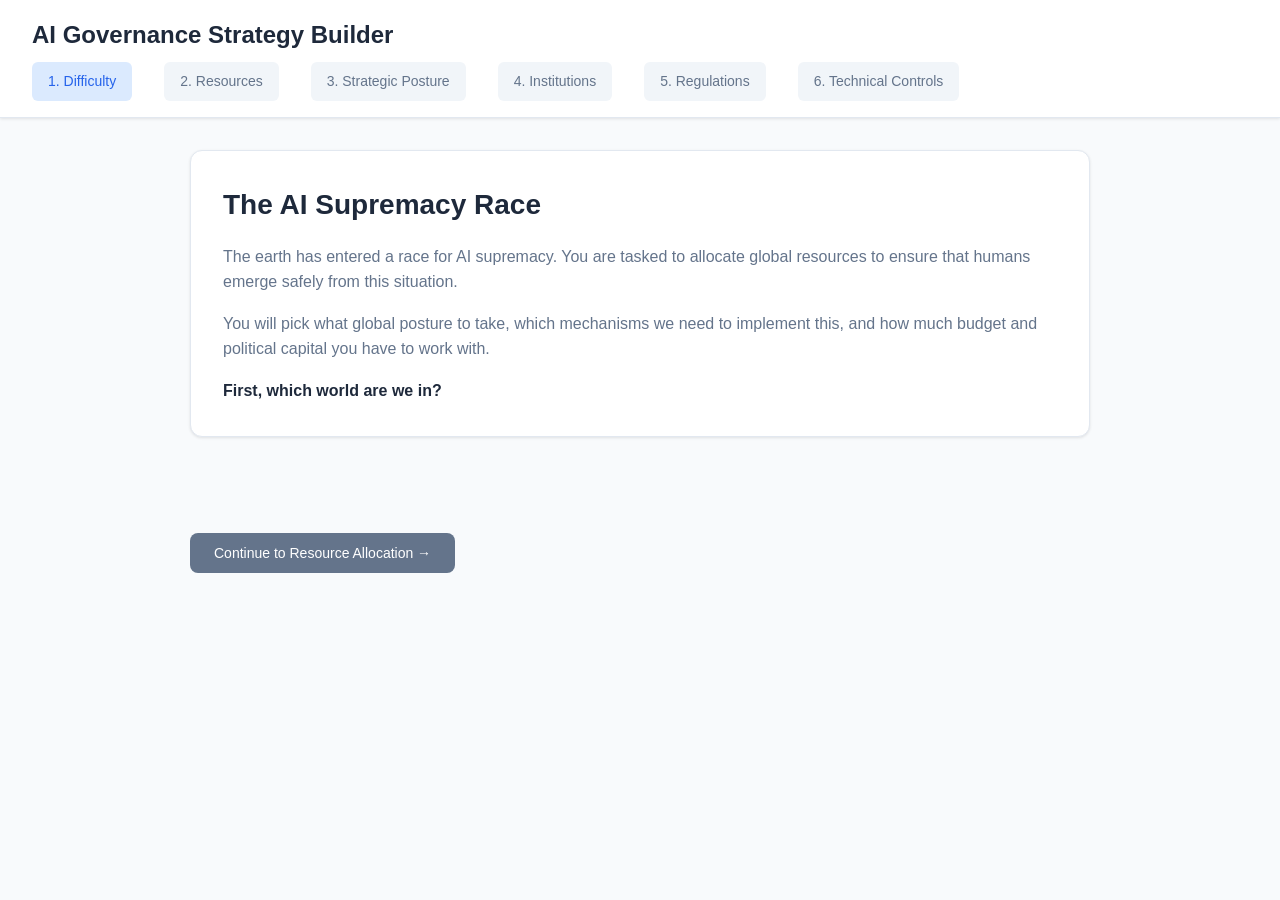
==== commit 57b72ab1: "Restore difficulty & budget selection - expand to 6-page flow - Added Page 1: Difficulty selection (" ====
--- a/index.html
+++ b/index.html
@@ -12,18 +12,61 @@
   <div class="brand">
     <h1>AI Governance Strategy Builder</h1>
     <div class="progress-bar">
-      <div class="progress-step active" data-step="1">1. Strategic Posture</div>
-      <div class="progress-step" data-step="2">2. Institutions</div>
-      <div class="progress-step" data-step="3">3. Regulations</div>
-      <div class="progress-step" data-step="4">4. Technical Controls</div>
+      <div class="progress-step active" data-step="1">1. Difficulty</div>
+      <div class="progress-step" data-step="2">2. Resources</div>
+      <div class="progress-step" data-step="3">3. Strategic Posture</div>
+      <div class="progress-step" data-step="4">4. Institutions</div>
+      <div class="progress-step" data-step="5">5. Regulations</div>
+      <div class="progress-step" data-step="6">6. Technical Controls</div>
     </div>
   </div>
 </header>
 
 <main id="app">
 
-  <!-- PAGE 1: Strategic Postures -->
+  <!-- PAGE 1: Difficulty Selection -->
   <section id="page1" class="page active">
+    <div class="page-content">
+      <div class="narrative">
+        <h2>The AI Supremacy Race</h2>
+        <p>The earth has entered a race for AI supremacy. You are tasked to allocate global resources to ensure that humans emerge safely from this situation.</p>
+        <p>You will pick what global posture to take, which mechanisms we need to implement this, and how much budget and political capital you have to work with.</p>
+        <p><strong>First, which world are we in?</strong></p>
+      </div>
+
+      <div class="options-grid" id="difficulty-grid">
+        <!-- Difficulty options will be populated by JavaScript -->
+      </div>
+
+      <div class="page-actions">
+        <button id="next-to-page2" class="btn-primary" disabled>Continue to Resource Allocation →</button>
+      </div>
+    </div>
+  </section>
+
+  <!-- PAGE 2: Resource/Budget Selection -->
+  <section id="page2" class="page">
+    <div class="page-content">
+      <div class="narrative">
+        <h2>Mobilizing Global Resources</h2>
+        <p>The stakes couldn't be higher. World leaders have acknowledged the existential importance of getting AI governance right, but the political reality is complex.</p>
+        <p>Your governments have rallied together, but the level of commitment varies dramatically based on public awareness, political will, and competing priorities like climate change, economic inequality, and geopolitical tensions.</p>
+        <p><strong>How much support have you secured for this critical mission?</strong></p>
+      </div>
+
+      <div class="options-grid" id="resources-grid">
+        <!-- Resource options will be populated by JavaScript -->
+      </div>
+
+      <div class="page-actions">
+        <button id="back-to-page1" class="btn-secondary">← Back to Difficulty</button>
+        <button id="next-to-page3" class="btn-primary" disabled>Continue to Strategy Selection →</button>
+      </div>
+    </div>
+  </section>
+
+  <!-- PAGE 3: Strategic Postures -->
+  <section id="page3" class="page">
     <div class="page-content">
       <div class="narrative">
         <h2>Choose Your Strategic Approach</h2>
@@ -37,13 +80,14 @@
       </div>
 
       <div class="page-actions">
-        <button id="next-to-page2" class="btn-primary" disabled>Continue to Institutional Design →</button>
+        <button id="back-to-page2" class="btn-secondary">← Back to Resources</button>
+        <button id="next-to-page4" class="btn-primary" disabled>Continue to Institutional Design →</button>
       </div>
     </div>
   </section>
 
-  <!-- PAGE 2: Institutional Architectures -->
-  <section id="page2" class="page">
+  <!-- PAGE 4: Institutional Architectures -->
+  <section id="page4" class="page">
     <div class="page-content">
       <div class="narrative">
         <h2>Design Institutional Architecture</h2>
@@ -57,14 +101,14 @@
       </div>
 
       <div class="page-actions">
-        <button id="back-to-page1" class="btn-secondary">← Back to Strategic Posture</button>
-        <button id="next-to-page3" class="btn-primary">Continue to Legal Framework →</button>
+        <button id="back-to-page3" class="btn-secondary">← Back to Strategic Posture</button>
+        <button id="next-to-page5" class="btn-primary">Continue to Legal Framework →</button>
       </div>
     </div>
   </section>
 
-  <!-- PAGE 3: Regulatory/Legal Mechanisms -->
-  <section id="page3" class="page">
+  <!-- PAGE 5: Regulatory/Legal Mechanisms -->
+  <section id="page5" class="page">
     <div class="page-content">
       <div class="narrative">
         <h2>Establish Legal & Regulatory Framework</h2>
@@ -78,14 +122,14 @@
       </div>
 
       <div class="page-actions">
-        <button id="back-to-page2" class="btn-secondary">← Back to Institutions</button>
-        <button id="next-to-page4" class="btn-primary">Continue to Technical Controls →</button>
+        <button id="back-to-page4" class="btn-secondary">← Back to Institutions</button>
+        <button id="next-to-page6" class="btn-primary">Continue to Technical Controls →</button>
       </div>
     </div>
   </section>
 
-  <!-- PAGE 4: Technical & Infrastructural Controls -->
-  <section id="page4" class="page">
+  <!-- PAGE 6: Technical & Infrastructural Controls -->
+  <section id="page6" class="page">
     <div class="page-content">
       <div class="narrative">
         <h2>Implement Technical Safeguards</h2>
@@ -99,7 +143,7 @@
       </div>
 
       <div class="page-actions">
-        <button id="back-to-page3" class="btn-secondary">← Back to Legal Framework</button>
+        <button id="back-to-page5" class="btn-secondary">← Back to Legal Framework</button>
         <button id="complete-strategy" class="btn-primary">Complete Strategy & View Results →</button>
       </div>
     </div>
@@ -123,7 +167,7 @@
 
 </main>
 
-<script src="src/app.js?v=12"></script>
+<script src="src/app.js?v=13"></script>
 
 </body>
 </html>
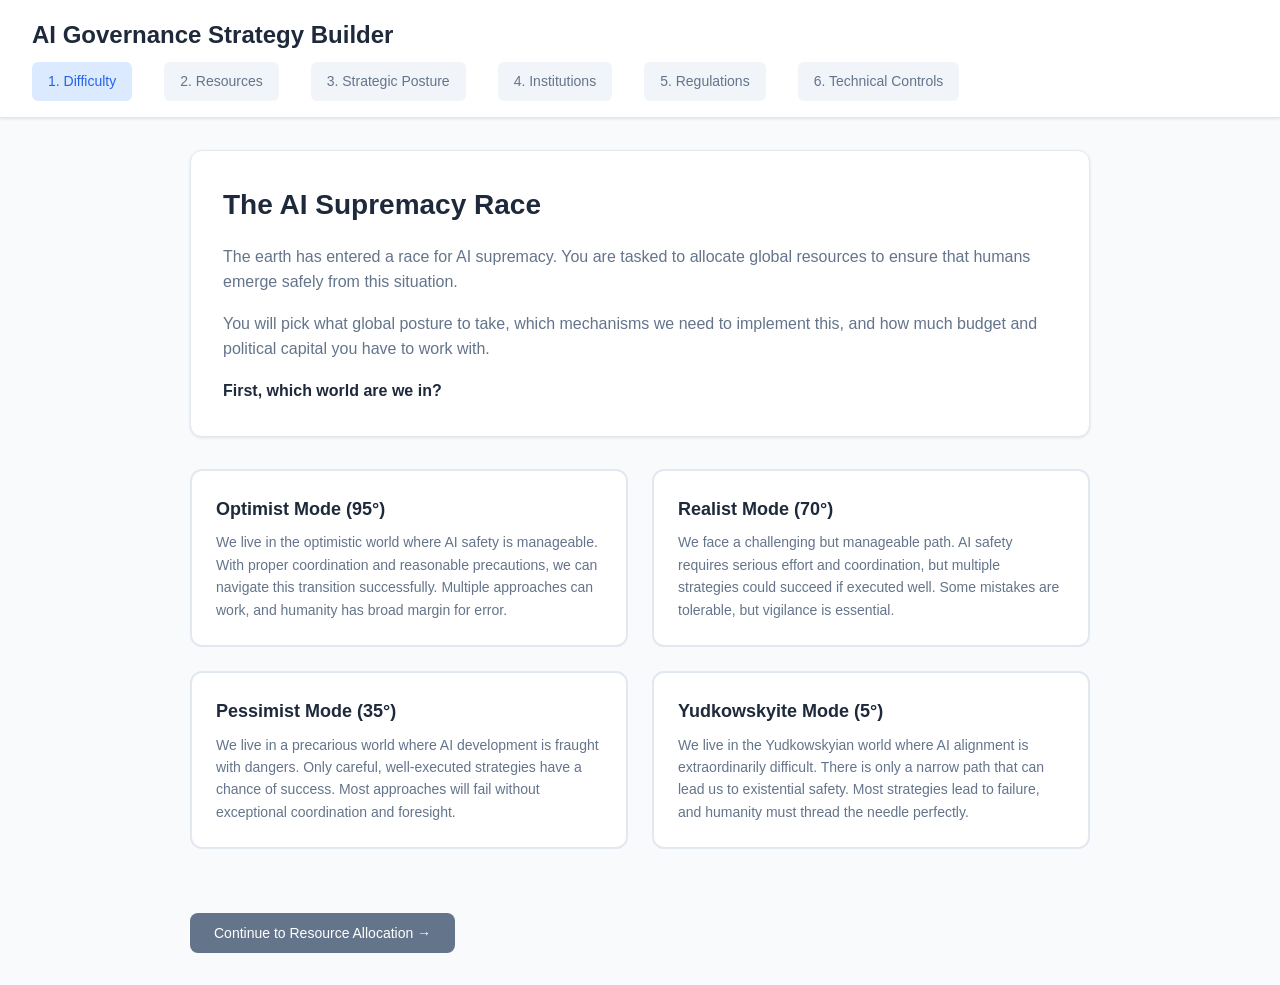
==== commit d80b83b6: "Fix missing options on difficulty page - add populate functions - Added populateDifficultyPage() and" ====
--- a/index.html
+++ b/index.html
@@ -167,7 +167,7 @@
 
 </main>
 
-<script src="src/app.js?v=13"></script>
+<script src="src/app.js?v=14"></script>
 
 </body>
 </html>
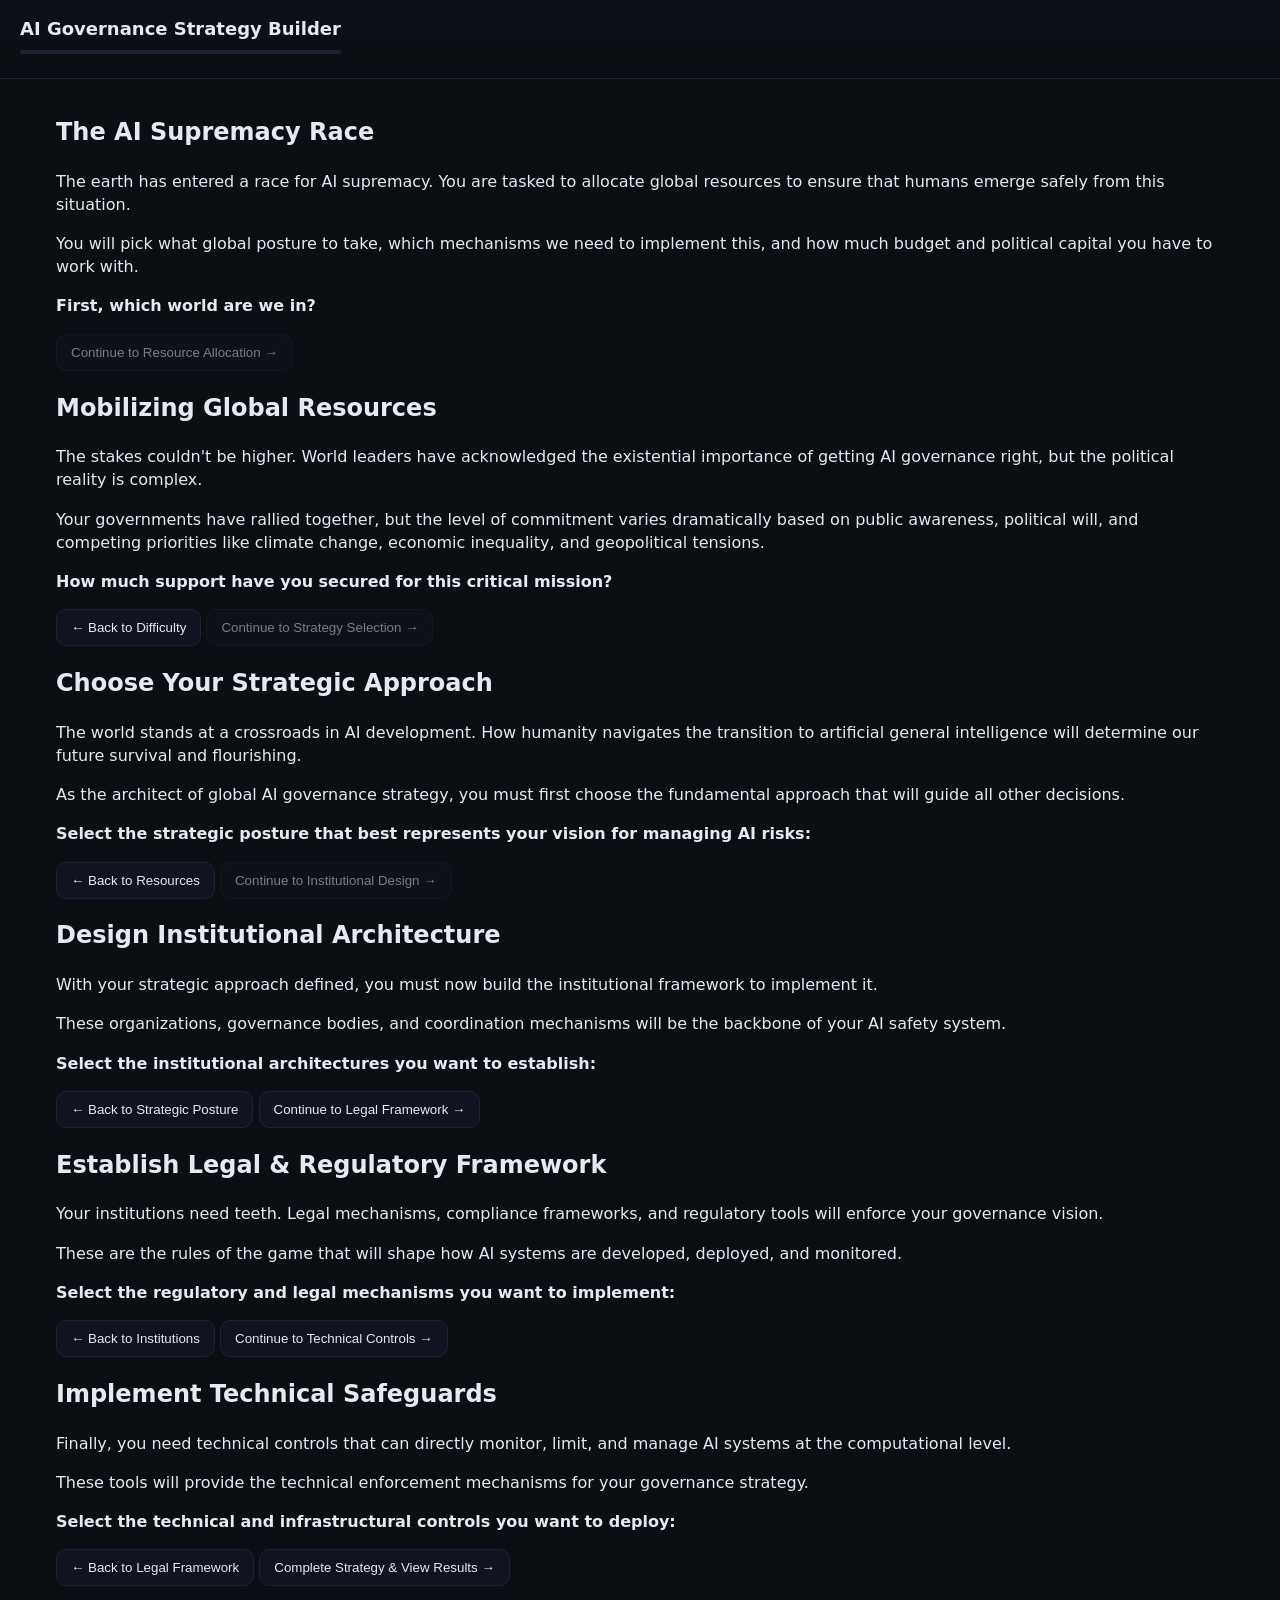
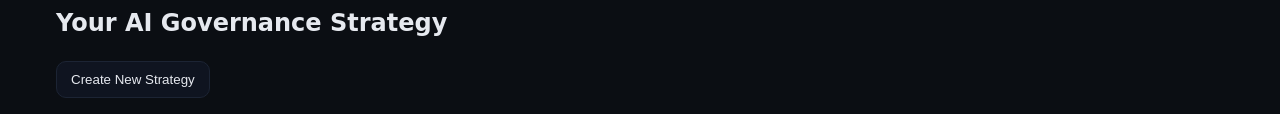
==== commit a0fc6f7c: "Fix file paths for GitHub Pages compatibility - Update index.html to reference app.js and styles.css" ====
--- a/index.html
+++ b/index.html
@@ -4,7 +4,7 @@
   <meta charset="utf-8">
   <meta name="viewport" content="width=device-width, initial-scale=1">
   <title>AI Governance Strategy Builder</title>
-  <link rel="stylesheet" href="src/styles.css?v=4">
+  <link rel="stylesheet" href="styles.css?v=5">
 </head>
 <body>
 
@@ -96,6 +96,8 @@
         <p><strong>Select the institutional architectures you want to establish:</strong></p>
       </div>
 
+      <div class="budget-display"></div>
+
       <div class="options-grid" id="institutions-grid">
         <!-- Options will be populated by JavaScript -->
       </div>
@@ -117,6 +119,8 @@
         <p><strong>Select the regulatory and legal mechanisms you want to implement:</strong></p>
       </div>
 
+      <div class="budget-display"></div>
+
       <div class="options-grid" id="mechanisms-grid">
         <!-- Options will be populated by JavaScript -->
       </div>
@@ -137,6 +141,8 @@
         <p>These tools will provide the technical enforcement mechanisms for your governance strategy.</p>
         <p><strong>Select the technical and infrastructural controls you want to deploy:</strong></p>
       </div>
+
+      <div class="budget-display"></div>
 
       <div class="options-grid" id="controls-grid">
         <!-- Options will be populated by JavaScript -->
@@ -167,7 +173,7 @@
 
 </main>
 
-<script src="src/app.js?v=14"></script>
+<script src="app.js?v=15"></script>
 
 </body>
 </html>
--- a/styles.css
+++ b/styles.css
@@ -0,0 +1,158 @@
+/* v4: budgets, clean layout, tooltips */
+:root{
+  --bg:#0b0e13; --panel:#111622; --ink:#e6e9ef; --muted:#98a2b3;
+  --accent:#8bb3ff; --outline:#1c2434; --soft:#0f1420;
+  --posture:#f8c6c6; --inst:#ffe1b3; --mech:#cfe0f6; --ctrl:#d7edcf;
+  --ink-dark:#0a1220;
+  --success:#21c17a; --warn:#ffcf66; --fail:#ff7b76;
+  --disabled:#202633;
+}
+*{box-sizing:border-box}
+html,body{height:100%}
+body{margin:0;background:var(--bg);color:var(--ink);font:16px/1.45 system-ui,Segoe UI,Roboto,Helvetica,Arial}
+header{display:flex;justify-content:space-between;align-items:center;padding:16px 20px;border-bottom:1px solid var(--outline);background:linear-gradient(180deg,#0d1117,#0b0e13)}
+.brand h1{margin:0;font-size:18px;font-weight:700}
+.brand .sub{margin:2px 0 0;color:var(--muted);font-size:13px}
+.temp{display:flex;gap:10px;align-items:center;color:var(--muted)}
+.temp input{accent-color:var(--accent)}
+.temp select{background:var(--soft);border:1px solid var(--outline);color:var(--ink);padding:4px 8px;border-radius:6px;font-size:14px}
+.temp span{color:var(--ink);min-width:48px;display:inline-block;text-align:right}
+
+main{max-width:1200px;margin:0 auto;padding:16px}
+.card{background:var(--panel);border:1px solid var(--outline);border-radius:14px;padding:12px}
+.intro .modebar{display:flex;justify-content:space-between;align-items:center;gap:8px;margin-top:6px}
+.modes label{margin-right:12px;color:var(--muted)}
+.budget{display:flex;gap:16px}
+
+.palette{display:grid;grid-template-columns:repeat(4,1fr);gap:12px;margin:16px 0}
+.col{background:var(--panel);border:1px solid var(--outline);border-radius:14px;padding:12px;min-height:240px}
+.col h2{margin:0 0 8px;font-size:16px}
+.list{display:flex;flex-wrap:wrap;gap:8px}
+.item{display:flex;align-items:center;gap:6px;border:1px solid var(--outline);background:var(--soft);border-radius:999px;padding:6px 10px;position:relative;opacity:1; transition: .1s opacity ease}
+.item input{margin:0}
+.item[data-layer="postures"]{background:var(--posture); color: var(--ink-dark);}
+.item[data-layer="institutions"]{background:var(--inst); color: var(--ink-dark);}
+.item[data-layer="mechanisms"]{background:var(--mech); color: var(--ink-dark);}
+.item[data-layer="controls"]{background:var(--ctrl); color: var(--ink-dark);}
+.item.disabled{opacity:.45; filter:grayscale(.2)}
+
+.build .grid{display:grid;grid-template-columns:repeat(4,1fr);gap:12px}
+.build h2{margin:0 0 8px}
+.build h3{margin:0 0 6px;font-weight:600;color:var(--muted)}
+.picked{min-height:60px;background:var(--panel);border:1px dashed var(--outline);border-radius:10px;padding:8px;display:flex;flex-wrap:wrap;gap:6px}
+.tag{padding:6px 10px;border-radius:999px;border:1px solid var(--outline);background:#0f1420cc;position:relative}
+.tag.posture{background:var(--posture); color: var(--ink-dark);}
+.tag.institution{background:var(--inst); color: var(--ink-dark);}
+.tag.mechanism{background:var(--mech); color: var(--ink-dark);}
+.tag.control{background:var(--ctrl); color: var(--ink-dark);}
+
+.actions{display:flex;align-items:center;gap:10px;margin-top:10px}
+.actions-topline{justify-content:space-between}
+button{background:#0f1420;border:1px solid var(--outline);color:var(--ink);padding:10px 14px;border-radius:10px;cursor:pointer}
+button:hover{border-color:#2a3347}
+button:disabled{opacity:0.5;cursor:not-allowed}
+
+.results{display:grid;grid-template-columns:1fr;gap:12px;margin-top:16px}
+.card.muted{color:var(--muted)}
+.hidden{display:none}
+.badge{display:inline-block;padding:4px 10px;border-radius:999px;font-weight:700}
+.badge.success{background:var(--success);color:#102218}
+.badge.mildsuccess{background:#78d39f;color:#0c1b13}
+.badge.mildfail{background:#ffb37b;color:#24150c}
+.badge.fail{background:var(--fail);color:#2a0a0a}
+.meta{color:var(--muted);font-size:13px}
+
+.tooltip{
+  position: fixed; pointer-events: none;
+  background: #0f1420; color: #e6e9ef;
+  border: 1px solid #2a3347; border-radius: 8px;
+  padding: 12px 14px; font-size: 13px; max-width: 400px; max-height: 500px;
+  box-shadow: 0 8px 20px rgba(0,0,0,0.35);
+  opacity: 0; transform: translateY(4px);
+  transition: opacity .12s ease, transform .12s ease;
+  z-index: 1000;
+  overflow-y: auto;
+  line-height: 1.4;
+}
+.tooltip.show{ opacity: 1; transform: translateY(0); }
+.tooltip a { color: var(--accent); text-decoration: none; }
+.tooltip a:hover { text-decoration: underline; }
+
+/* Accessibility enhancements */
+.item:focus-within { outline: 2px solid var(--accent); outline-offset: 2px; }
+.item input:focus { outline: none; }
+button:focus { outline: 2px solid var(--accent); outline-offset: 2px; }
+
+/* Additional UI improvements */
+.help-icon {
+  display: inline-block;
+  width: 16px; height: 16px;
+  background: var(--muted);
+  border-radius: 50%;
+  text-align: center;
+  font-size: 12px;
+  line-height: 16px;
+  margin-left: 6px;
+  cursor: help;
+}
+
+.search-container {
+  margin: 12px 0;
+  position: relative;
+}
+
+.search-input {
+  width: 100%;
+  padding: 8px 12px;
+  background: var(--soft);
+  border: 1px solid var(--outline);
+  border-radius: 8px;
+  color: var(--ink);
+  font-size: 14px;
+}
+
+.search-input:focus {
+  outline: 2px solid var(--accent);
+  outline-offset: -1px;
+}
+
+.impact-rating {
+  font-weight: 600;
+  color: var(--accent);
+}
+
+/* Progress indicators */
+.progress-bar {
+  height: 4px;
+  background: var(--outline);
+  border-radius: 2px;
+  overflow: hidden;
+  margin: 8px 0;
+}
+
+.progress-fill {
+  height: 100%;
+  background: var(--accent);
+  transition: width 0.3s ease;
+}
+
+@media (max-width: 980px){
+  .palette, .build .grid{grid-template-columns:1fr 1fr}
+  .tooltip { max-width: 280px; }
+}
+
+@media (max-width: 640px){
+  .palette, .build .grid{grid-template-columns:1fr}
+  header{flex-direction:column;gap:8px;align-items:flex-start}
+  .tooltip { max-width: 250px; font-size: 12px; }
+}
+
+/* High contrast mode support */
+@media (prefers-contrast: high) {
+  :root {
+    --bg: #000000;
+    --panel: #1a1a1a;
+    --ink: #ffffff;
+    --outline: #666666;
+  }
+}
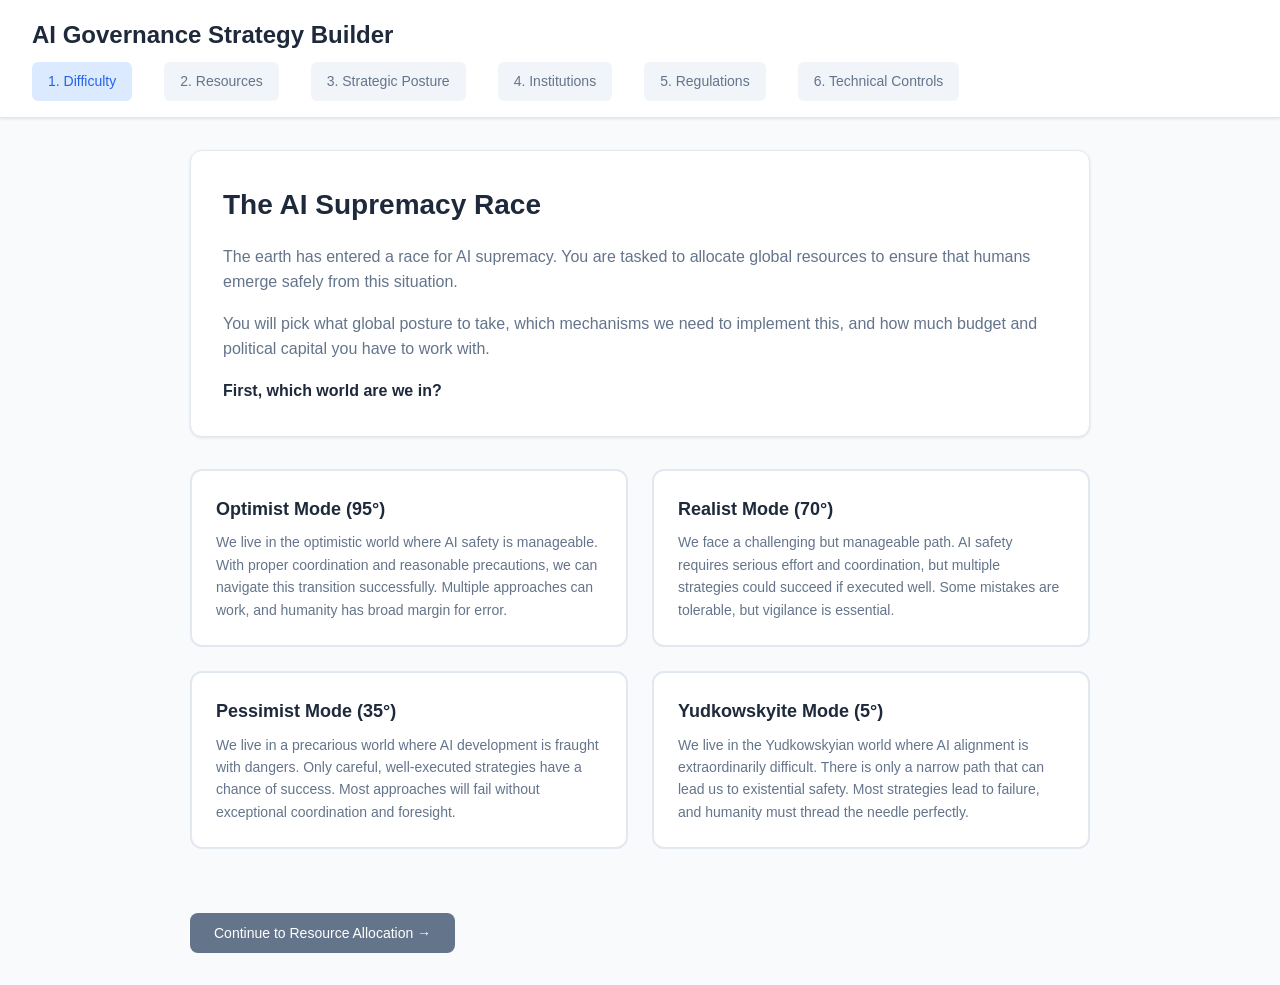
==== commit cae3c67b: "Revert "Fix file paths for GitHub Pages compatibility" This reverts commit a0fc6f7cecf42c47e21bb736e" ====
--- a/index.html
+++ b/index.html
@@ -4,7 +4,7 @@
   <meta charset="utf-8">
   <meta name="viewport" content="width=device-width, initial-scale=1">
   <title>AI Governance Strategy Builder</title>
-  <link rel="stylesheet" href="styles.css?v=5">
+  <link rel="stylesheet" href="src/styles.css?v=4">
 </head>
 <body>
 
@@ -173,7 +173,7 @@
 
 </main>
 
-<script src="app.js?v=15"></script>
+<script src="src/app.js?v=14"></script>
 
 </body>
 </html>
--- a/src/styles.css
+++ b/src/styles.css
@@ -0,0 +1,547 @@
+/* AI Governance Strategy Builder - Clean 4-Page Design */
+
+:root {
+  --primary-color: #2563eb;
+  --secondary-color: #64748b;
+  --success-color: #10b981;
+  --warning-color: #f59e0b;
+  --danger-color: #ef4444;
+  --bg-color: #f8fafc;
+  --card-bg: #ffffff;
+  --text-color: #1e293b;
+  --text-muted: #64748b;
+  --border-color: #e2e8f0;
+  --selected-color: #dbeafe;
+  --hover-color: #f1f5f9;
+}
+
+* {
+  box-sizing: border-box;
+  margin: 0;
+  padding: 0;
+}
+
+body {
+  font-family: -apple-system, BlinkMacSystemFont, 'Segoe UI', Roboto, sans-serif;
+  background-color: var(--bg-color);
+  color: var(--text-color);
+  line-height: 1.6;
+}
+
+/* Header */
+header {
+  background: var(--card-bg);
+  padding: 1rem 2rem;
+  border-bottom: 1px solid var(--border-color);
+  box-shadow: 0 1px 3px rgba(0,0,0,0.1);
+}
+
+.brand h1 {
+  font-size: 1.5rem;
+  font-weight: 600;
+  margin-bottom: 0.5rem;
+}
+
+.progress-bar {
+  display: flex;
+  gap: 2rem;
+}
+
+.progress-step {
+  padding: 0.5rem 1rem;
+  border-radius: 6px;
+  font-size: 0.875rem;
+  font-weight: 500;
+  color: var(--text-muted);
+  background: var(--hover-color);
+  transition: all 0.2s;
+}
+
+.progress-step.active {
+  color: var(--primary-color);
+  background: var(--selected-color);
+}
+
+.progress-step.completed {
+  color: var(--success-color);
+  background: #dcfce7;
+}
+
+/* Main Layout */
+main {
+  max-width: 1200px;
+  margin: 0 auto;
+  padding: 2rem;
+}
+
+/* Pages */
+.page {
+  display: none;
+  animation: fadeIn 0.3s ease-in;
+}
+
+.page.active {
+  display: block;
+}
+
+@keyframes fadeIn {
+  from { opacity: 0; transform: translateY(20px); }
+  to { opacity: 1; transform: translateY(0); }
+}
+
+.page-content {
+  max-width: 900px;
+  margin: 0 auto;
+}
+
+/* Narratives */
+.narrative {
+  background: var(--card-bg);
+  padding: 2rem;
+  border-radius: 12px;
+  margin-bottom: 2rem;
+  border: 1px solid var(--border-color);
+  box-shadow: 0 1px 3px rgba(0,0,0,0.1);
+}
+
+.narrative h2 {
+  font-size: 1.75rem;
+  font-weight: 600;
+  margin-bottom: 1rem;
+  color: var(--text-color);
+}
+
+.narrative p {
+  margin-bottom: 1rem;
+  color: var(--text-muted);
+}
+
+.narrative p:last-child {
+  margin-bottom: 0;
+}
+
+.narrative strong {
+  color: var(--text-color);
+}
+
+/* Options Grid */
+.options-grid {
+  display: grid;
+  grid-template-columns: repeat(auto-fit, minmax(300px, 1fr));
+  gap: 1.5rem;
+  margin-bottom: 2rem;
+}
+
+.option-card {
+  background: var(--card-bg);
+  border: 2px solid var(--border-color);
+  border-radius: 12px;
+  padding: 1.5rem;
+  cursor: pointer;
+  transition: all 0.2s;
+  position: relative;
+}
+
+.option-card:hover {
+  border-color: var(--primary-color);
+  transform: translateY(-2px);
+  box-shadow: 0 4px 12px rgba(37, 99, 235, 0.15);
+}
+
+.option-card.selected {
+  border-color: var(--primary-color);
+  background: var(--selected-color);
+}
+
+.option-card input {
+  position: absolute;
+  opacity: 0;
+  pointer-events: none;
+}
+
+.option-card label {
+  cursor: pointer;
+  display: block;
+}
+
+.option-card h3 {
+  font-size: 1.125rem;
+  font-weight: 600;
+  margin-bottom: 0.5rem;
+  color: var(--text-color);
+}
+
+.option-card p {
+  color: var(--text-muted);
+  font-size: 0.875rem;
+}
+
+/* Buttons */
+.page-actions {
+  display: flex;
+  gap: 1rem;
+  justify-content: space-between;
+  align-items: center;
+  padding-top: 2rem;
+}
+
+.btn-primary, .btn-secondary {
+  padding: 0.75rem 1.5rem;
+  border-radius: 8px;
+  font-weight: 500;
+  cursor: pointer;
+  transition: all 0.2s;
+  border: none;
+  font-size: 0.875rem;
+}
+
+.btn-primary {
+  background: var(--primary-color);
+  color: white;
+}
+
+.btn-primary:hover:not(:disabled) {
+  background: #1d4ed8;
+  transform: translateY(-1px);
+}
+
+.btn-primary:disabled {
+  background: var(--text-muted);
+  cursor: not-allowed;
+}
+
+.btn-secondary {
+  background: var(--hover-color);
+  color: var(--text-color);
+  border: 1px solid var(--border-color);
+}
+
+.btn-secondary:hover {
+  background: var(--border-color);
+}
+
+/* Results Page */
+.strategy-section {
+  background: var(--card-bg);
+  border: 1px solid var(--border-color);
+  border-radius: 12px;
+  padding: 1.5rem;
+  margin-bottom: 1.5rem;
+}
+
+.strategy-section h3 {
+  font-size: 1.25rem;
+  font-weight: 600;
+  margin-bottom: 1rem;
+  color: var(--text-color);
+}
+
+.selected-items {
+  display: grid;
+  gap: 0.5rem;
+}
+
+.selected-item {
+  background: var(--hover-color);
+  padding: 0.75rem 1rem;
+  border-radius: 6px;
+  font-size: 0.875rem;
+  color: var(--text-color);
+}
+
+.outcome-card {
+  background: var(--card-bg);
+  border: 1px solid var(--border-color);
+  border-radius: 12px;
+  padding: 2rem;
+  text-align: center;
+  margin-top: 2rem;
+}
+
+.outcome-image {
+  max-width: 300px;
+  height: auto;
+  border-radius: 8px;
+  margin-bottom: 1rem;
+}
+
+.outcome-card h3 {
+  font-size: 1.5rem;
+  font-weight: 600;
+  margin-bottom: 1rem;
+  color: var(--text-color);
+}
+
+.outcome-card p {
+  color: var(--text-muted);
+  margin-bottom: 1.5rem;
+  font-size: 1rem;
+}
+
+.outcome-stats {
+  display: grid;
+  grid-template-columns: repeat(auto-fit, minmax(200px, 1fr));
+  gap: 1rem;
+  margin-top: 1.5rem;
+}
+
+.stat {
+  background: var(--hover-color);
+  padding: 1rem;
+  border-radius: 8px;
+  text-align: center;
+}
+
+.stat-label {
+  display: block;
+  font-size: 0.875rem;
+  color: var(--text-muted);
+  margin-bottom: 0.5rem;
+}
+
+.stat-value {
+  font-size: 1.125rem;
+  font-weight: 600;
+  color: var(--text-color);
+}
+
+/* Enhanced effectiveness metrics */
+.effectiveness-metrics {
+  margin: 2rem 0;
+  background: var(--bg-color);
+  border-radius: 8px;
+  padding: 1.5rem;
+}
+
+.primary-metric {
+  text-align: center;
+  margin-bottom: 1.5rem;
+  padding-bottom: 1.5rem;
+  border-bottom: 1px solid var(--border-color);
+}
+
+.metric-label {
+  display: block;
+  font-size: 0.875rem;
+  font-weight: 500;
+  color: var(--text-muted);
+  margin-bottom: 0.25rem;
+}
+
+.metric-value {
+  font-size: 2rem;
+  font-weight: 700;
+  color: var(--primary-color);
+}
+
+.confidence-interval {
+  font-size: 0.75rem;
+  color: var(--text-muted);
+  margin-top: 0.25rem;
+}
+
+.detailed-metrics {
+  display: grid;
+  grid-template-columns: repeat(auto-fit, minmax(200px, 1fr));
+  gap: 1rem;
+}
+
+.metric {
+  display: flex;
+  justify-content: space-between;
+  align-items: center;
+  padding: 0.5rem 0;
+}
+
+.metric .metric-label {
+  font-size: 0.8rem;
+  margin-bottom: 0;
+}
+
+.metric .metric-value {
+  font-size: 0.9rem;
+  font-weight: 600;
+}
+
+.metric.penalty .metric-value {
+  color: var(--danger-color);
+}
+
+/* Color coding for positive/negative values */
+.metric-value.positive {
+  color: var(--success-color);
+  font-weight: 700;
+}
+
+.metric-value.negative {
+  color: var(--danger-color);
+  font-weight: 700;
+}
+
+.metric-value.neutral {
+  color: var(--text-color);
+  font-weight: 600;
+}
+
+.simulation-results {
+  background: var(--hover-color);
+  border-radius: 6px;
+  padding: 1rem;
+  margin: 1.5rem 0;
+}
+
+.simulation-results h4 {
+  margin-bottom: 0.5rem;
+  font-size: 0.9rem;
+  color: var(--text-color);
+}
+
+.sim-stat {
+  display: flex;
+  justify-content: space-between;
+  align-items: center;
+}
+
+.sim-label {
+  font-size: 0.8rem;
+  color: var(--text-muted);
+}
+
+.sim-value {
+  font-weight: 600;
+  color: var(--text-color);
+}
+
+.strategy-analysis {
+  background: var(--card-bg);
+  border: 1px solid var(--border-color);
+  border-radius: 6px;
+  padding: 1rem;
+  margin: 1.5rem 0;
+}
+
+.strategy-analysis h4 {
+  margin-bottom: 0.5rem;
+  font-size: 0.9rem;
+  color: var(--text-color);
+}
+
+.strategy-analysis p {
+  font-size: 0.85rem;
+  color: var(--text-color);
+  line-height: 1.5;
+}
+
+/* Outcome classes with color coding */
+.outcome-card.success-high {
+  border-left: 4px solid var(--success-color);
+}
+
+.outcome-card.success-moderate {
+  border-left: 4px solid var(--warning-color);
+}
+
+.outcome-card.failure-moderate {
+  border-left: 4px solid var(--danger-color);
+}
+
+.outcome-card.failure-high {
+  border-left: 4px solid #dc2626;
+  background: #fef2f2;
+}
+
+.outcome-card.success-high .metric-value {
+  color: var(--success-color);
+}
+
+.outcome-card.success-moderate .metric-value {
+  color: var(--warning-color);
+}
+
+.outcome-card.failure-moderate .metric-value,
+.outcome-card.failure-high .metric-value {
+  color: var(--danger-color);
+}
+
+/* Budget display */
+.budget-display {
+  background: var(--card-bg);
+  border: 2px solid var(--border-color);
+  border-radius: 8px;
+  padding: 1rem;
+  margin: 1rem 0;
+  display: flex;
+  justify-content: space-between;
+  align-items: center;
+  font-weight: 600;
+}
+
+.budget-display.warning {
+  border-color: var(--warning-color);
+  background: #fef3c7;
+}
+
+.budget-display.over-budget {
+  border-color: var(--danger-color);
+  background: #fee2e2;
+  color: var(--danger-color);
+}
+
+.budget-display span {
+  flex: 1;
+  text-align: center;
+}
+
+/* Unaffordable options */
+.option-card.unaffordable {
+  opacity: 0.5;
+  pointer-events: none;
+  background: #f3f4f6;
+  border-color: #d1d5db;
+}
+
+.option-card.unaffordable h3 {
+  color: var(--text-muted);
+}
+
+.option-card.unaffordable .cost-warning {
+  color: var(--danger-color);
+  font-weight: 700;
+  font-size: 0.8rem;
+}
+
+/* Responsive */
+@media (max-width: 768px) {
+  .progress-bar {
+    flex-wrap: wrap;
+    gap: 0.5rem;
+  }
+  
+  .progress-step {
+    font-size: 0.75rem;
+    padding: 0.375rem 0.75rem;
+  }
+  
+  .page-content {
+    padding: 1rem;
+  }
+  
+  .narrative {
+    padding: 1.5rem;
+  }
+  
+  .options-grid {
+    grid-template-columns: 1fr;
+    gap: 1rem;
+  }
+  
+  .page-actions {
+    flex-direction: column;
+    gap: 1rem;
+  }
+  
+  .btn-primary, .btn-secondary {
+    width: 100%;
+    text-align: center;
+  }
+}
